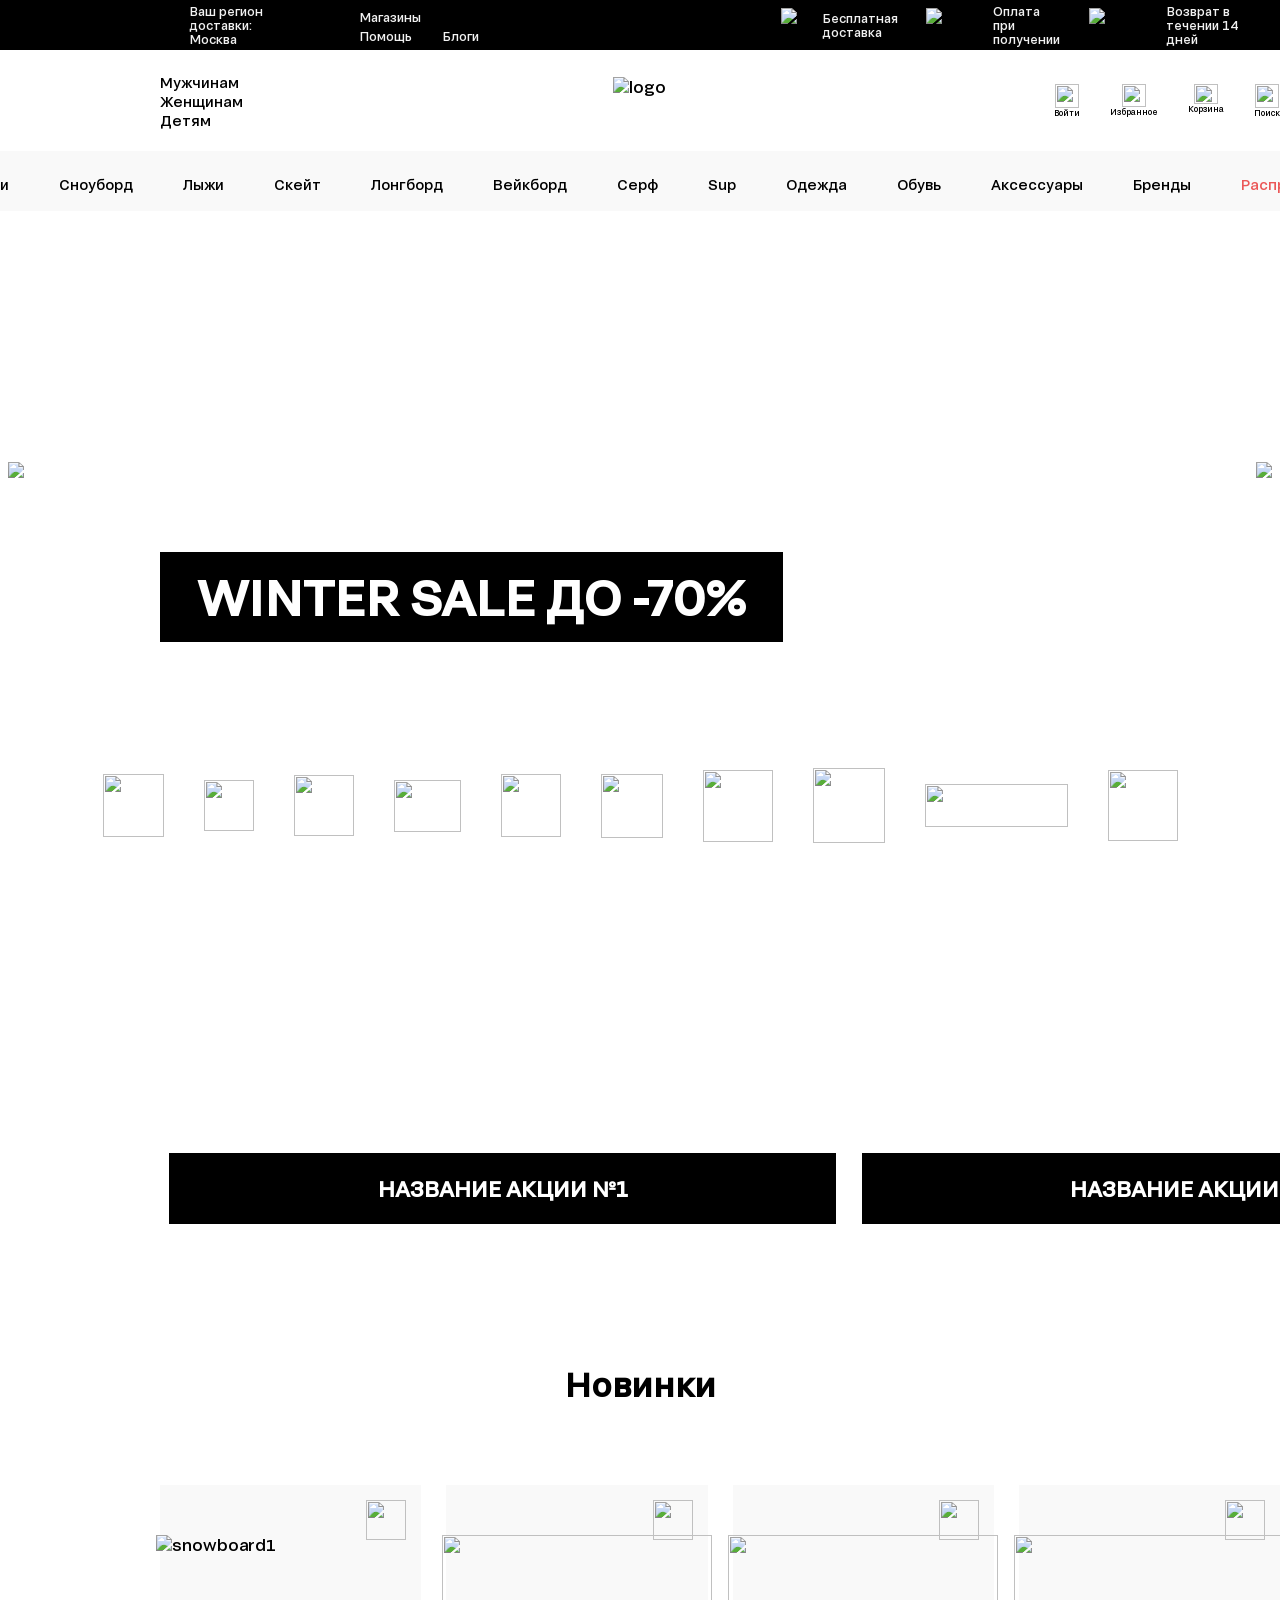
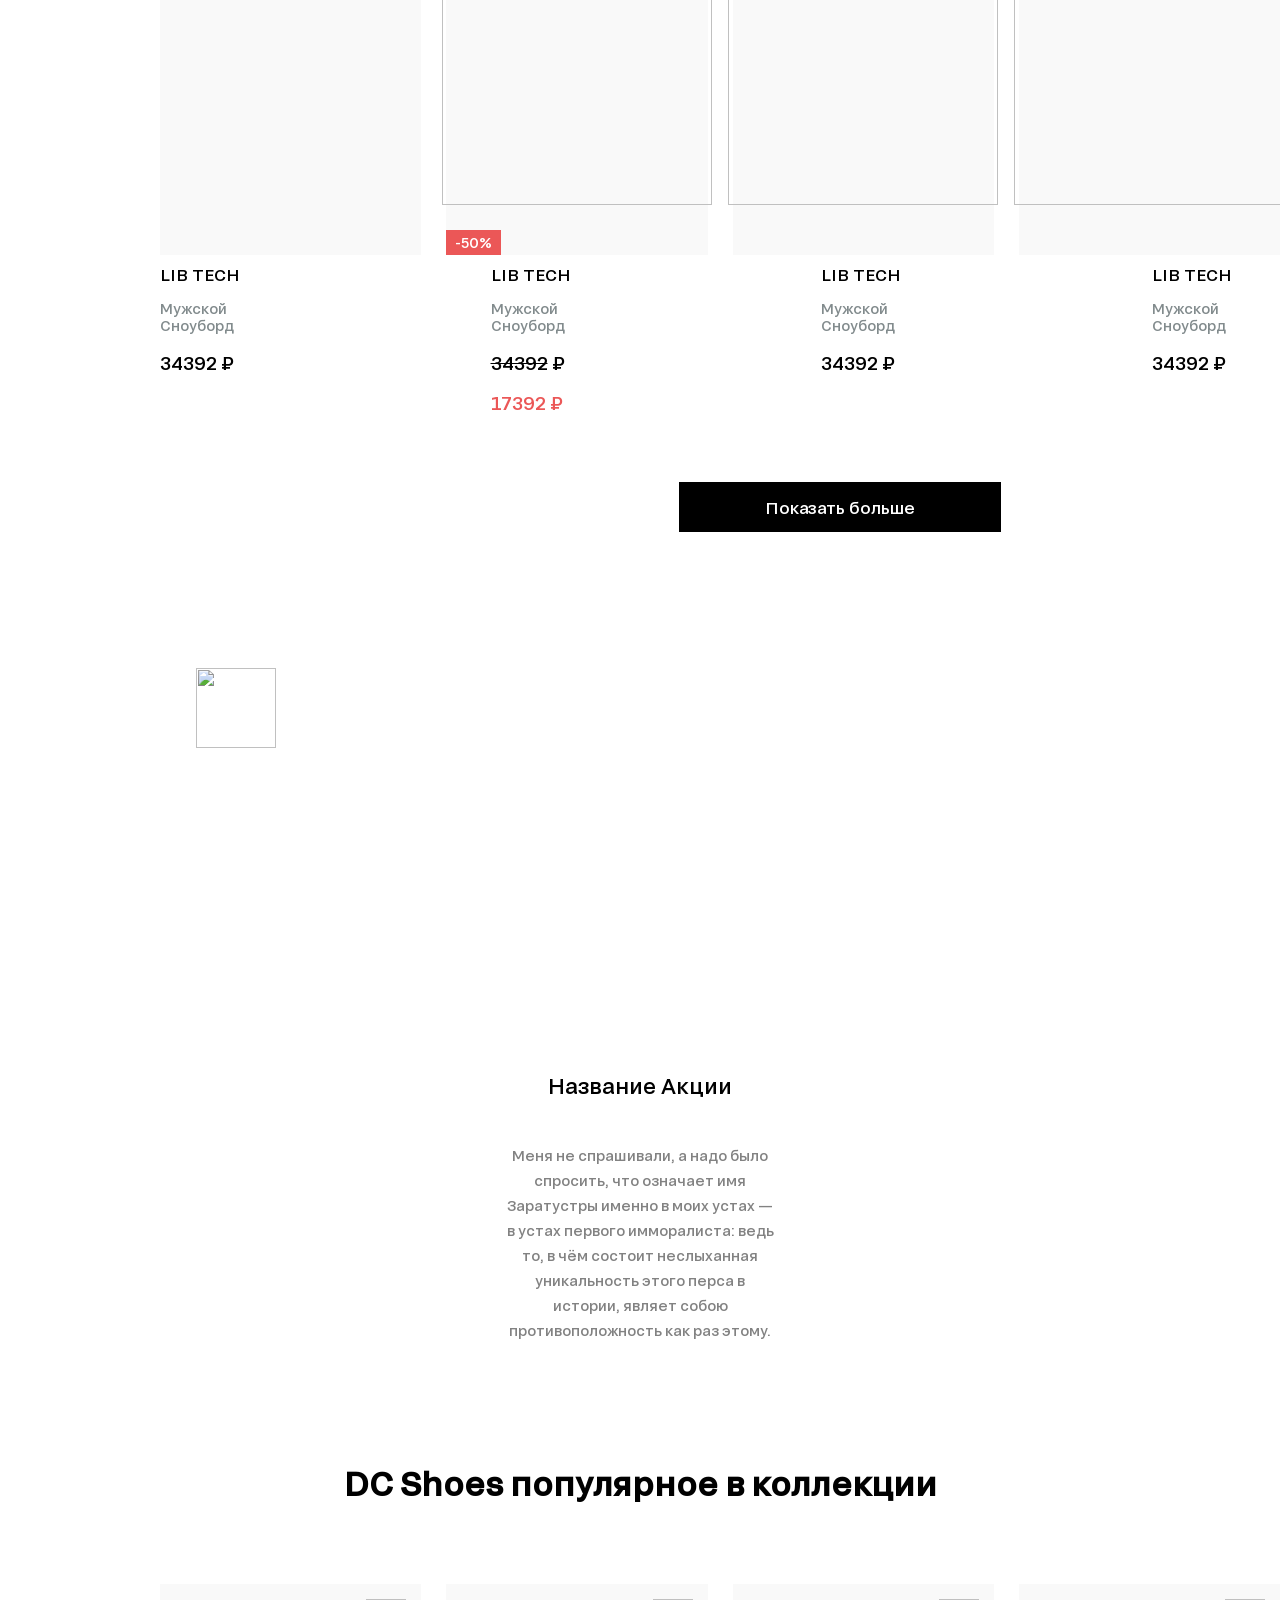
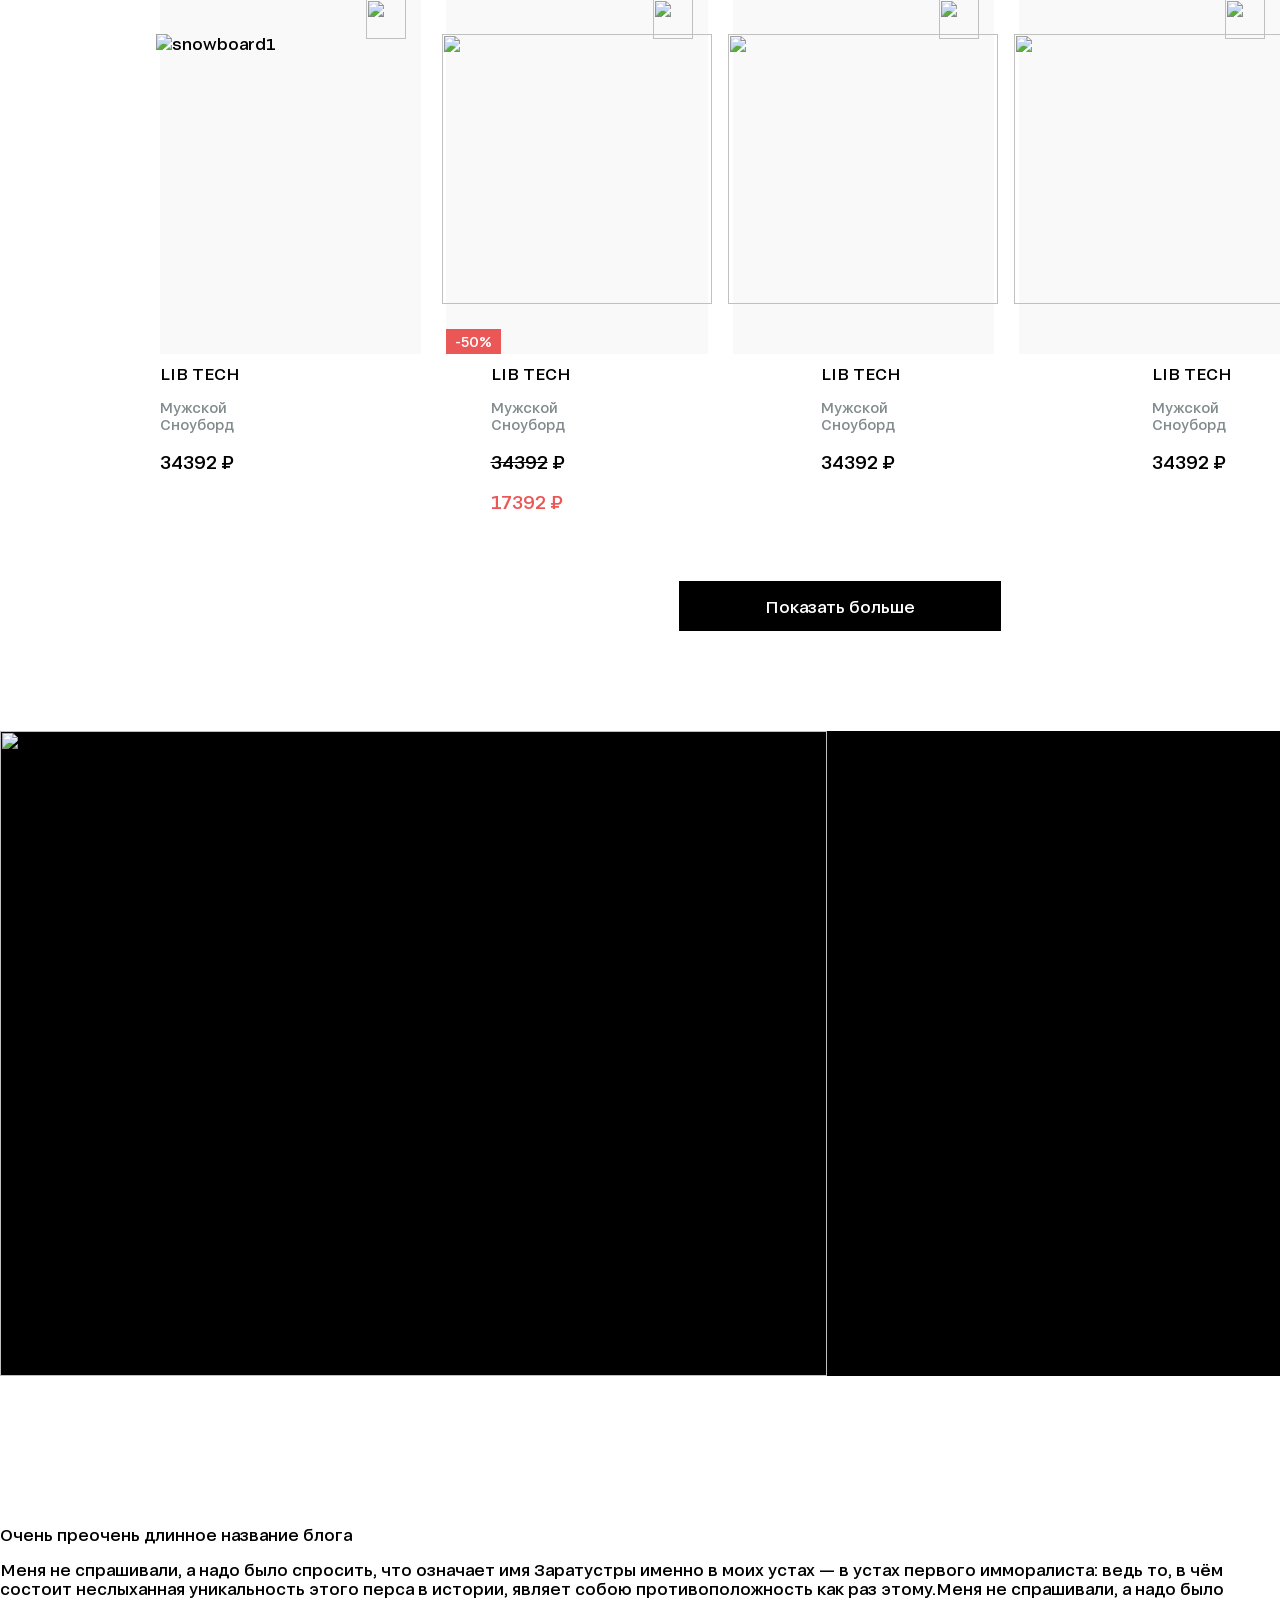
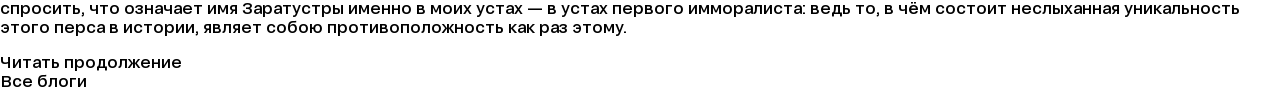
==== index.html @ 3e4c932b "images" ====
<!DOCTYPE html>
<html lang="en">
<head>
    <meta charset="UTF-8">
    <meta name="viewport" content="width=device-width, initial-scale=1.0">
    <title>BoardRiders</title>
    <link rel="stylesheet" href="style.css">

</head>
<div>
    <div class="Rectangle1">
        <div class="location">
            <img src="images/Vector.svg" height="20px" width="14px">
        </div>
        <div class="text">
            <p class="text-item">Ваш регион доставки: Москва</p> 
            <img src="images/down.svg" class="down">
        </div>
        <div class="text2">
            <a href="#" class="text-item">Магазины</a>
            <a href="#" class="text-item">Помощь</a>
            <a href="#" class="text-item">Блоги</a>
        </div>
        <div class="warrant">
            <div class="free-del">
                <img src="images/car.svg" alt="car" class="car">
                <p class="text-item">Бесплатная доставка</p>
            </div>
            <div class="oplata">
                <img src="images/oplata.svg" alt="oplata" class="oplata">
                <p class="text-item">Оплата при получении</p>
            </div>
            <div class="vozvrat">
                <img src="images/vozvrat.svg" alt="vozvrat" class="vozvrat">
                <p class="text-item">Возврат в течении 14 дней</p>
            </div>
        </div>
    </div>
    <div class="rectangle2">
        <div class="man">
            <a href="#" class="text-item2">Мужчинам</a>
            <a href="#" class="text-item2">Женщинам</a>
            <a href="#" class="text-item2">Детям</a>
        </div>
        <div class="logo"><img src="images/logo.svg" alt="logo" ></div>
        <div class="sign">
            <div class="icon">
                <img src="images/signlogo.svg" width="24px" height="24px" class="signinlogo">
                <p class="log-text">Войти</p>
            </div>
            <div class="icon">
                <img src="images/favlogo.svg" width="24px" height="23px" class="favlogo">
                <p class="log-text">Избранное</p>
            </div>
            <div class="icon">
                <img src="images/cartlogo.svg" class="cartlogo" width="24px" height="20px">
                <p class="log-text">Корзина</p>
            </div>
            <div class="icon">
                <img src="images/searchlogo.svg" class="searchlogo" width="24px" height="24px">
                <p class="log-text">Поиск</p>
            </div>
        </div>
    </div>
    <div class="rectangle3">
        <div class="new">
            <a href="#" class="text-item3">Новинки</a>
            <a href="#" class="text-item3">Сноуборд</a>
            <a href="#" class="text-item3">Лыжи</a>
            <a href="#" class="text-item3">Скейт</a>
            <a href="#" class="text-item3">Лонгборд</a>
            <a href="#" class="text-item3">Вейкборд</a>
            <a href="#" class="text-item3">Серф</a>
            <a href="#" class="text-item3">Sup</a>
            <a href="#" class="text-item3">Одежда</a>
            <a href="#" class="text-item3">Обувь</a>
            <a href="#" class="text-item3">Аксессуары</a>
            <a href="#" class="text-item3">Бренды</a>
            <a href="#" class="item3">Распродажа</a>
        </div>
    </div>
    <div class="banner">
        <div class="sale">
            <p class="sale-text">WINTER SALE ДО -70%</p>
        </div>
    </div>
    <div class="buttons1">
        <div class="button1">
            <img src="images/button1.svg">
        </div>
    </div>
    <div class="buttons2">
        <div class="button2">
            <img src="images/button2.svg">
       </div>
    </div>


    <div class="brands">
        <img src="images/brand1.svg" class="brand1">
        <img src="images/brand2.svg" class="brand2">
        <img src="images/brand3.svg" class="brand3">
        <img src="images/brand4.svg" class="brand4">
        <img src="images/brand5.svg" class="brand5">
        <img src="images/brand6.svg" class="brand6">
        <img src="images/brand7.svg" class="brand7">
        <img src="images/brand8.svg" class="brand8">
        <img src="images/brand9.svg" class="brand9">
        <img src="images/brand10.svg" class="brand10">
    </div>

    <div class="action">
        <div class="action1">
            <div class="n1">
                <p class="n1Text">НАЗВАНИЕ АКЦИИ №1</p>
            </div>
        </div>
        <div class="action2">
            <div class="n2">
                <p class="n1Text">НАЗВАНИЕ АКЦИИ №2</p>
            </div>
        </div>
    </div>

    <div class="news">
        <p class="new1">Новинки</p>
    </div>

    <div class="snow">
        <div class="snow1-1">
            <img src="images/snowboard1.svg" alt="snowboard1" class="snowboard1" width="270px" height="270px">
            <img src="images/star1.svg" class="star1" width="40px" height="40px">
        </div>    
         <div class="snow1-1">
            <div class="red"><p class="redtext">-50%</p></div>
            <img src="images/snowboard2.svg" class="snowboard1" width="270px" height="270px">                    
            <img src="images/star2.svg" class="star1" width="40px" height="40px">
        </div>      
        <div class="snow1-1">
            <img src="images/snowboard3.svg" class="snowboard1" width="270px" height="270px">                    
            <img src="images/star2.svg" class="star1" width="40px" height="40px">
        </div>
        <div class="snow1-1">
            <img src="images/snowboard4.png" class="snowboard1" width="270px" height="270px">                    
            <img src="images/star2.svg" class="star1" width="40px" height="40px">
        </div>
    </div>
    <div class="snow-text-class">
        <div class="snow-text">
            <p class="bigText">LIB TECH</p>
            <p class="grayText">Мужской Сноуборд</p>     
            <p class="price">34392 ₽</p>
        </div>
        <div class="snow-text">
            <p class="bigText">LIB TECH</p>
            <p class="grayText">Мужской Сноуборд</p>    
            <p class="price"><s>34392</s> ₽</p>
            <p class="price1">17392 ₽</p>
        </div>
        <div class="snow-text">
            <p class="bigText">LIB TECH</p>
            <p class="grayText">Мужской Сноуборд</p>     
            <p class="price">34392 ₽</p>
        </div>
        <div class="snow-text">
            <p class="bigText">LIB TECH</p>
            <p class="grayText">Мужской Сноуборд</p>     
            <p class="price">34392 ₽</p>
        </div>
    </div>

    <div class="seeMore">
        <a href="#" class="seeText">Показать больше</a>
    </div>

    <div class="dc">
        <img src="images/dcLogo.svg" class="dcLogo"> 
    </div>

    <div class="fishTx">
        <p>Название Акции</p>
    </div>

    <div class="fishTx2">
        <p>Меня не спрашивали, а надо было спросить, что означает имя Заратустры именно в моих устах — в устах первого имморалиста: ведь то, в чём состоит неслыханная уникальность этого перса в истории, являет собою противоположность как раз этому. </p>
    </div>

    <div class="dcShoes">
        <p>DC Shoes популярное в коллекции</p>
    </div>

    <div class="snow">
        <div class="snow1-1">
            <img src="images/snowboard2.svg" alt="snowboard1" class="snowboard1" width="270px" height="270px">
            <img src="images/star2.svg" class="star1" width="40px" height="40px">
        </div>    
         <div class="snow1-1">
            <div class="red"><p class="redtext">-50%</p></div>
            <img src="images/dcShoes.svg" class="snowboard1" width="270px" height="270px">                    
            <img src="images/star2.svg" class="star1" width="40px" height="40px">
        </div>      
        <div class="snow1-1">
            <img src="images/snowboard3.svg" class="snowboard1" width="270px" height="270px">                    
            <img src="images/star2.svg" class="star1" width="40px" height="40px">
        </div>
        <div class="snow1-1">
            <img src="images/snowboard4.png" class="snowboard1" width="270px" height="270px">                    
            <img src="images/star2.svg" class="star1" width="40px" height="40px">
        </div>
    </div>
    <div class="snow-text-class">
        <div class="snow-text">
            <p class="bigText">LIB TECH</p>
            <p class="grayText">Мужской Сноуборд</p>     
            <p class="price">34392 ₽</p>
        </div>
        <div class="snow-text">
            <p class="bigText">LIB TECH</p>
            <p class="grayText">Мужской Сноуборд</p>    
            <p class="price"><s>34392</s> ₽</p>
            <p class="price1">17392 ₽</p>
        </div>
        <div class="snow-text">
            <p class="bigText">LIB TECH</p>
            <p class="grayText">Мужской Сноуборд</p>     
            <p class="price">34392 ₽</p>
        </div>
        <div class="snow-text">
            <p class="bigText">LIB TECH</p>
            <p class="grayText">Мужской Сноуборд</p>     
            <p class="price">34392 ₽</p>
        </div>
    </div>

    <div class="seeMore">
        <a href="#" class="seeText">Показать больше</a>
    </div>

    <div class="kurtka">
        <div class="kurtka1">
            <img src="images/kurtka.svg" width="827" height="645px">
        </div>
            <p class="blogs">Блоги</p>
            <div class="long"><p class="long">Очень преочень длинное название блога</p></div>
            <div class="fishTx3"><p class="fishTx3">Меня не спрашивали, а надо было спросить, что означает имя Заратустры именно в моих устах — в устах первого имморалиста: ведь то, в чём состоит неслыханная уникальность этого перса в истории, являет собою противоположность как раз этому.Меня не спрашивали, а надо было спросить, что означает имя Заратустры именно в моих устах — в устах первого имморалиста: ведь то, в чём состоит неслыханная уникальность этого перса в истории, являет собою противоположность как раз этому.  </p></div>
            <div class="next"><a>Читать продолжение</a></div>
            <div class="allBlogs"><a>Все блоги</a></div>
    </div>

</body>
</html>
---- style.css ----
@font-face {
    font-family: Grtsk peta;
    src: url(GrtskPeta-Medium.ttf);
    font-weight: normal;
    font-style: normal;
}



body{
    margin: 0;
    font-family: Grtsk peta;
}



.Rectangle1{
    width: 100%;
    height: 50px;
    background-color: black;
    background-size: cover;
    display: flex;
    align-items: center;
    
}

.location{
    margin-top: 15px;
    margin-left: 160px;
    margin-bottom: 15px;
    margin-right: 15px;
   
}

.text-item{
    color: #F2F2F2;
    font-weight: 500;
    font-size: 12px;
    margin-right: 26px;
    text-decoration: none;

}

.text{
    align-items: center;
    display: flex;
    
}
.down{
    width: 10px;
    height: 6px;
    margin-right: 35px;
}

.warrant{
    display: flex;
    margin-left: 267px;
}

.free-del{
    display: flex;
    align-items: center;
    gap: 15px;
    
}
.oplata{
    display: flex;
    align-items: center;
    gap: 15px;   
}
.vozvrat{
    display: flex;
    align-items: center;
    gap: 15px;
}


.rectangle2{
    display: flex;
    align-items: center;

}
.text-item2{
    color: black;
    font-weight: 500;
    font-size: 14px;
    margin-right: 25px;
    text-decoration: none;
    
}
.man{
    margin-left: 160px;
    margin-top: 22px;

}
.logo{
   margin-left: 305px; 
   margin-top: 25px;
   width: 242px; 
   height: 50px;

}

.sign{
    display: flex;
    gap: 30px;
    margin-left: 320px;
    margin-top: 22px;
}
.icon{
    display: flex;
    flex-direction: column;
    align-items: center;
}
.log-text{
    font-weight: 500;
    font-size: 8px;
    margin: 0;
}
.rectangle3{
    background-color: #F9F9F9;
    width: 100%;
    height: 60px;
    margin-top: 22px;
    justify-content: center;
    align-items: center;

}

.text-item3{
    font-size: 14px;
    font-weight: 500;
    text-decoration: none;
    color: black;
    padding: 25px;
}
.item3{
    font-size: 14px;
    font-weight: 500;
    text-decoration: none;
    color: #EB5757;
    padding: 25px;
}

.new{
    align-items: center;
    display: flex;
    justify-content: center;
    
}


.banner{
    margin-top: 25px;
    background-image: url(images/banner.svg);
    height: 482px;
    width: 1360px;
    align-items: center;
    justify-content: center;
    display: flex;
    margin-left: 160px;

}

.sale{
    background-color: black;
    width: 623px;
    height: 90px;
    justify-content: center;
    align-items: center;
    display: flex;
    margin-top: 316px;
    margin-bottom: 76px;
    margin-right: 737px;
}

.sale-text{
    font-size: 48px;
    font-weight: 700;
    color: white;
    
}

.buttons1{
    position: absolute;
    top: 421px;
    left: 0;
}

.buttons2{
    position: absolute;
    top: 421px;
    right: 0;
}

.button1{
    width: 32px;
    height: 98px;
    justify-content: center;
    align-items: center;
    display: flex;
    
}
.button2{

    width: 32px;
    height: 98px;
    justify-content: center;
    align-items: center;
    display: flex;
    
}

.brands{
    display: flex;
    justify-content: center;
    align-items: center;
    margin-top: 50px;
    gap: 40px;
    
    
}
.brand1{
    width: 61px;
    height: 63px;
}
.brand2{
    width: 50px;
    height: 51px;
}
.brand3{
    width: 60px;
    height: 61px;
}
.brand4{
    width: 67px;
    height: 52px;
    
}
.brand5{
    width: 60px;
    height: 63px;
   
}
.brand6{
    width: 62px;
    height: 64px;
    
}
.brand7{
    width: 70px;
    height: 72px;
   
}
.brand8{
    width: 72px;
    height: 75px;
   
}
.brand9{
    width: 143px;
    height: 43px;
   
}
.brand10{
    width: 70px;
    height: 71px;
   
}


.action{
    display: flex;
    align-items: center;
    gap: 26px;

}


.action1{
    background-image: url(images/sale1.svg);
    background-repeat: no-repeat;
    height: 340px;
    width: 667px;
    margin-left: 169px;
    margin-top: 50px;
}

.action2{
    background-image: url(images/sale2.svg);
    background-repeat: no-repeat;
    height: 340px;
    width: 667px;
    margin-top: 50px;
}

.n2{
    background-color: black;
    width: 667px;
    height: 71px;
    display: flex;
    justify-content: center;
    align-items: center;
    position: relative;
    top: 260px;
}


.n1{
    background-color: black;
    width: 667px;
    height: 71px;
    display: flex;
    justify-content: center;
    align-items: center;
    position: relative;
    top: 260px;

}

.n1Text{
    font-weight: 700;
    font-size: 21px;
    color: white;
}

.news{
    display: flex;
    justify-content: center;
    align-items: center;
    margin-top: 100px;

}

.new1{
    font-weight: 700;
    font-size: 32px;
    color: black;    
}


.snow{
    display: flex;
    align-items: center;
    gap: 25px;
    margin-left: 160px;
    }


.snow1-1{
    background-color: #F9F9F9;
    width: 320px;
    height: 370px;
    display: flex;
    position: relative;
    justify-content: center;
    align-items: center;
    margin-top: 50px;
}
.red{
   background-color: #EB5757;
    width: 55px;
    height: 25px;
    margin-top: auto;
    margin-right: auto;
    display: flex;
    align-items: center;
    justify-content: center;
}
.redtext{
    font-weight: 500;
    font-size: 14px;
    color: white;
}


.snowboard1{
    position: absolute;
    
}
.star1{
    position: absolute;
    top: 15px;
    right: 15px;

}

.snow-text{
    margin-left: 160px;
}

.snow-text-class{
    display: flex;
    gap: 42px;
    
}


.bigText{
    font-weight: 500;
    font-size: 16px;
    margin-top: 10px;
}

.grayText{
    
    font-weight: 500;
    color: #828B8D;
    font-size: 14px;
    margin-top: 5px;
}

.price{
    font-weight: 500;
    font-size: 18px;
}

.price1{
    font-weight: 500;
    font-size: 18px;
    color: #EB5757;
    margin-top: 5px;

}


.snow1-2{
    background-color: #F9F9F9;
    width: 320px;
    height: 370px;
    display: flex;
    position: relative;
    justify-content: center;
    align-items: center;
    margin-left: 160px;
    margin-top: 50px;
    
}

.seeMore{
    display: flex;
    justify-content: center;
    align-items: center;
    background-color: black;
    width: 322px;
    height: 50px;
    margin-left: 679px;
    margin-top: 50px;
}

.seeText{
    font-weight: 500;
    font-size: 16px;
    color: white;
    text-decoration: none;
}


.dc{
    background-image: url(images/dc1.svg);
    width: 1360px;
    height: 395px;
    background-repeat: no-repeat;
    display: flex;
    justify-content: center;
    align-items: center;
    margin-left: 160px;
    margin-top: 100px;

}

.dcLogo{
    width: 80px;
    height: 80px;
    margin-bottom: auto;
    margin-right: auto;
    margin-left: 36px;
    margin-top: 36px;
}

.fishTx{
    font-weight: 500;
    font-size: 21px;
    display: flex;
    justify-content: center;
    margin-top: 25px;
}

.fishTx2{
    font-weight: 500;
    font-size: 14px;
    color: #828282;
    display: flex;
    justify-content: center;
    text-align: center;
    margin-left: 506px;
    margin-right: 506px;
    margin-top: 10px;
    line-height: 25px;
}

.dcShoes{
    font-weight: 700;
    font-size: 32px;
    display: flex;
    justify-content: center;
    margin-top: 75px;
}

.kurtka{
    width: 100%;
    height: 645px;
    background-color: black;
    margin-top: 100px;
    background-repeat: no-repeat;
}

.blogs{
    font-weight: 500;
    font-size: 21px;
    color: white;
    margin-top: 100px;
}
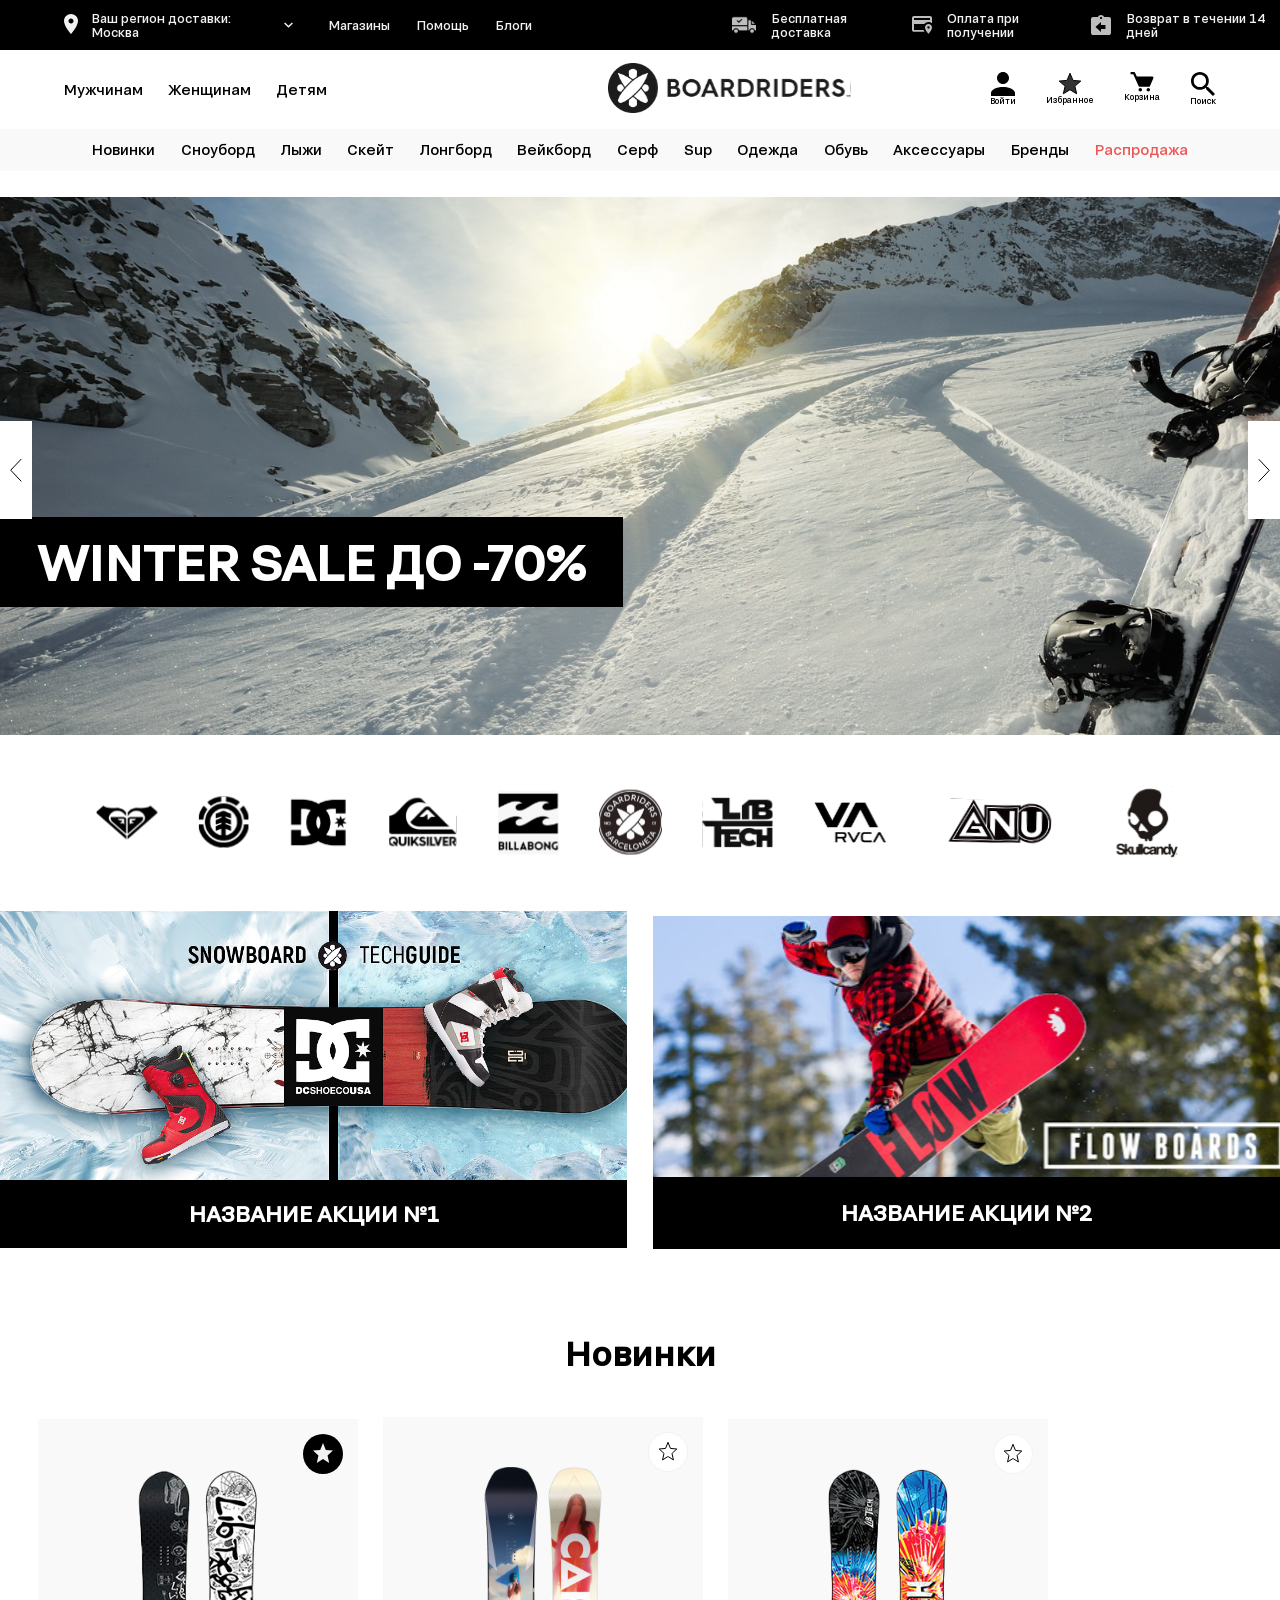
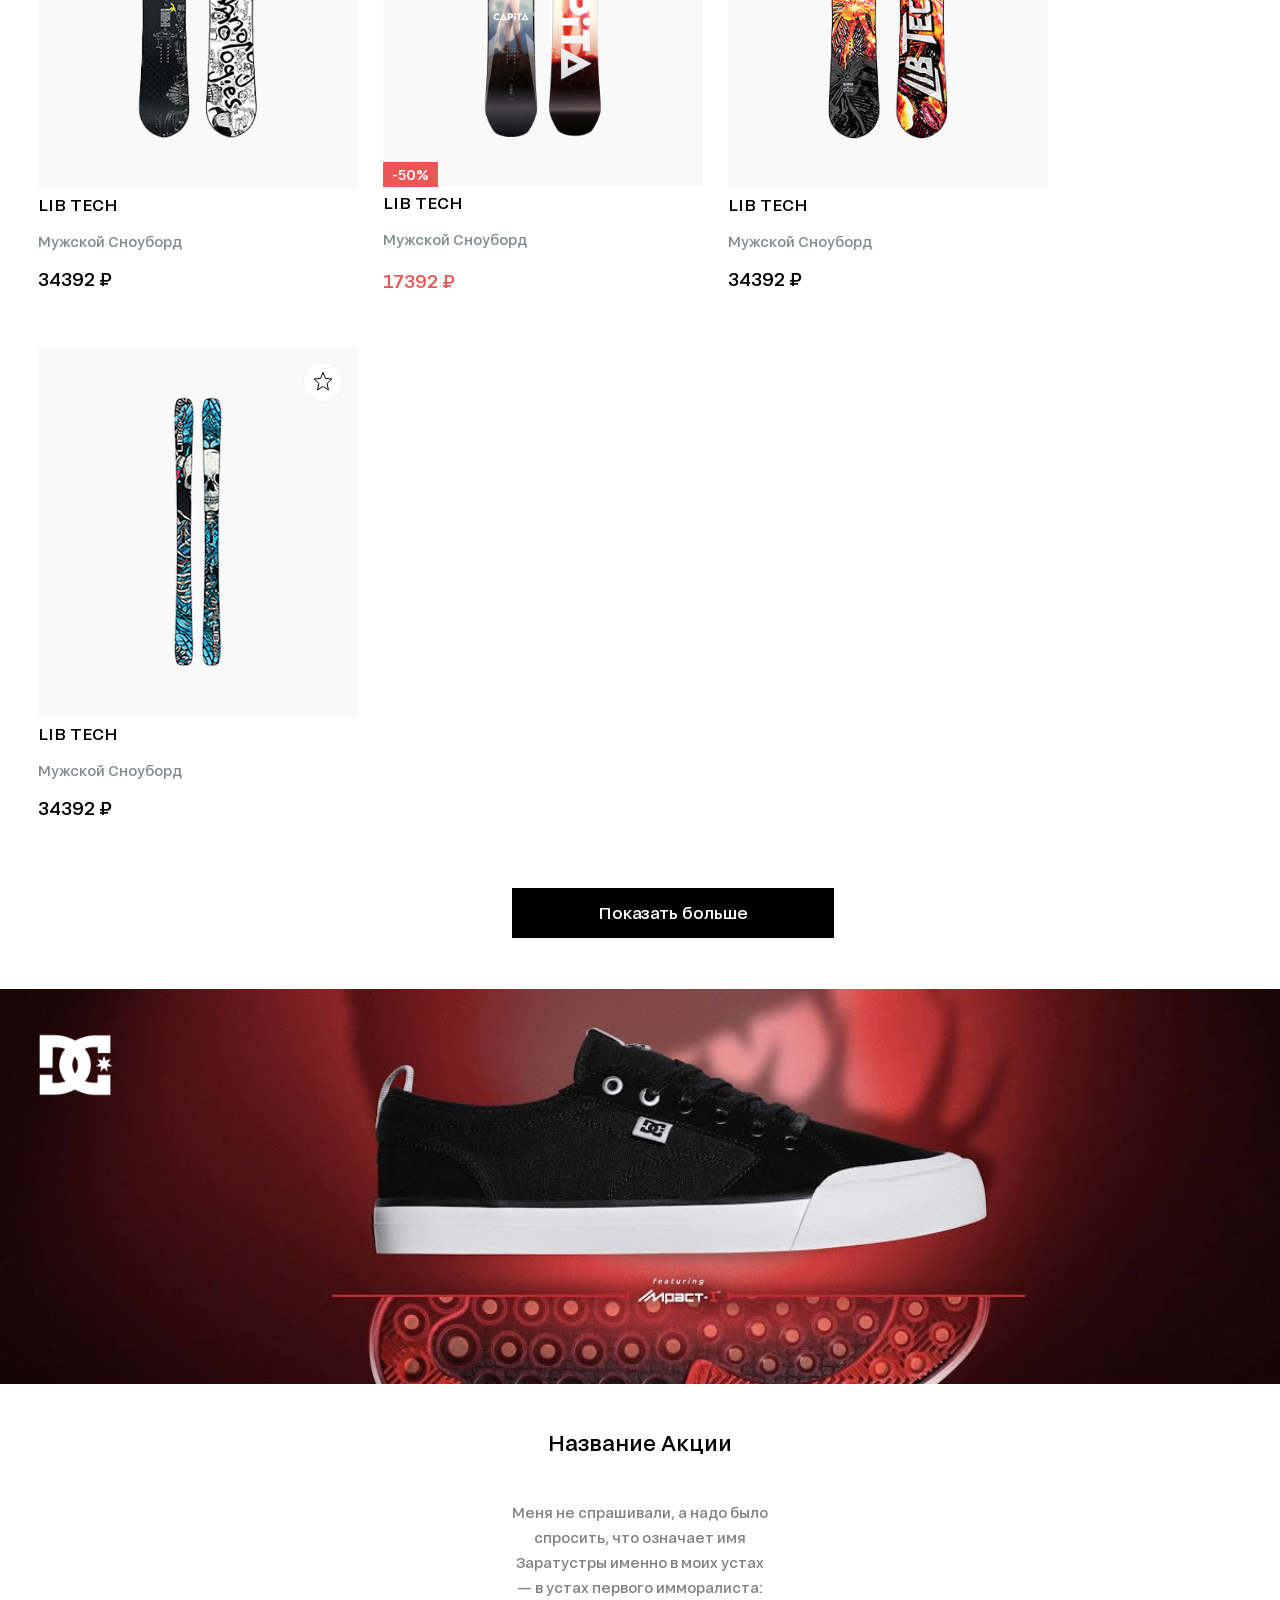
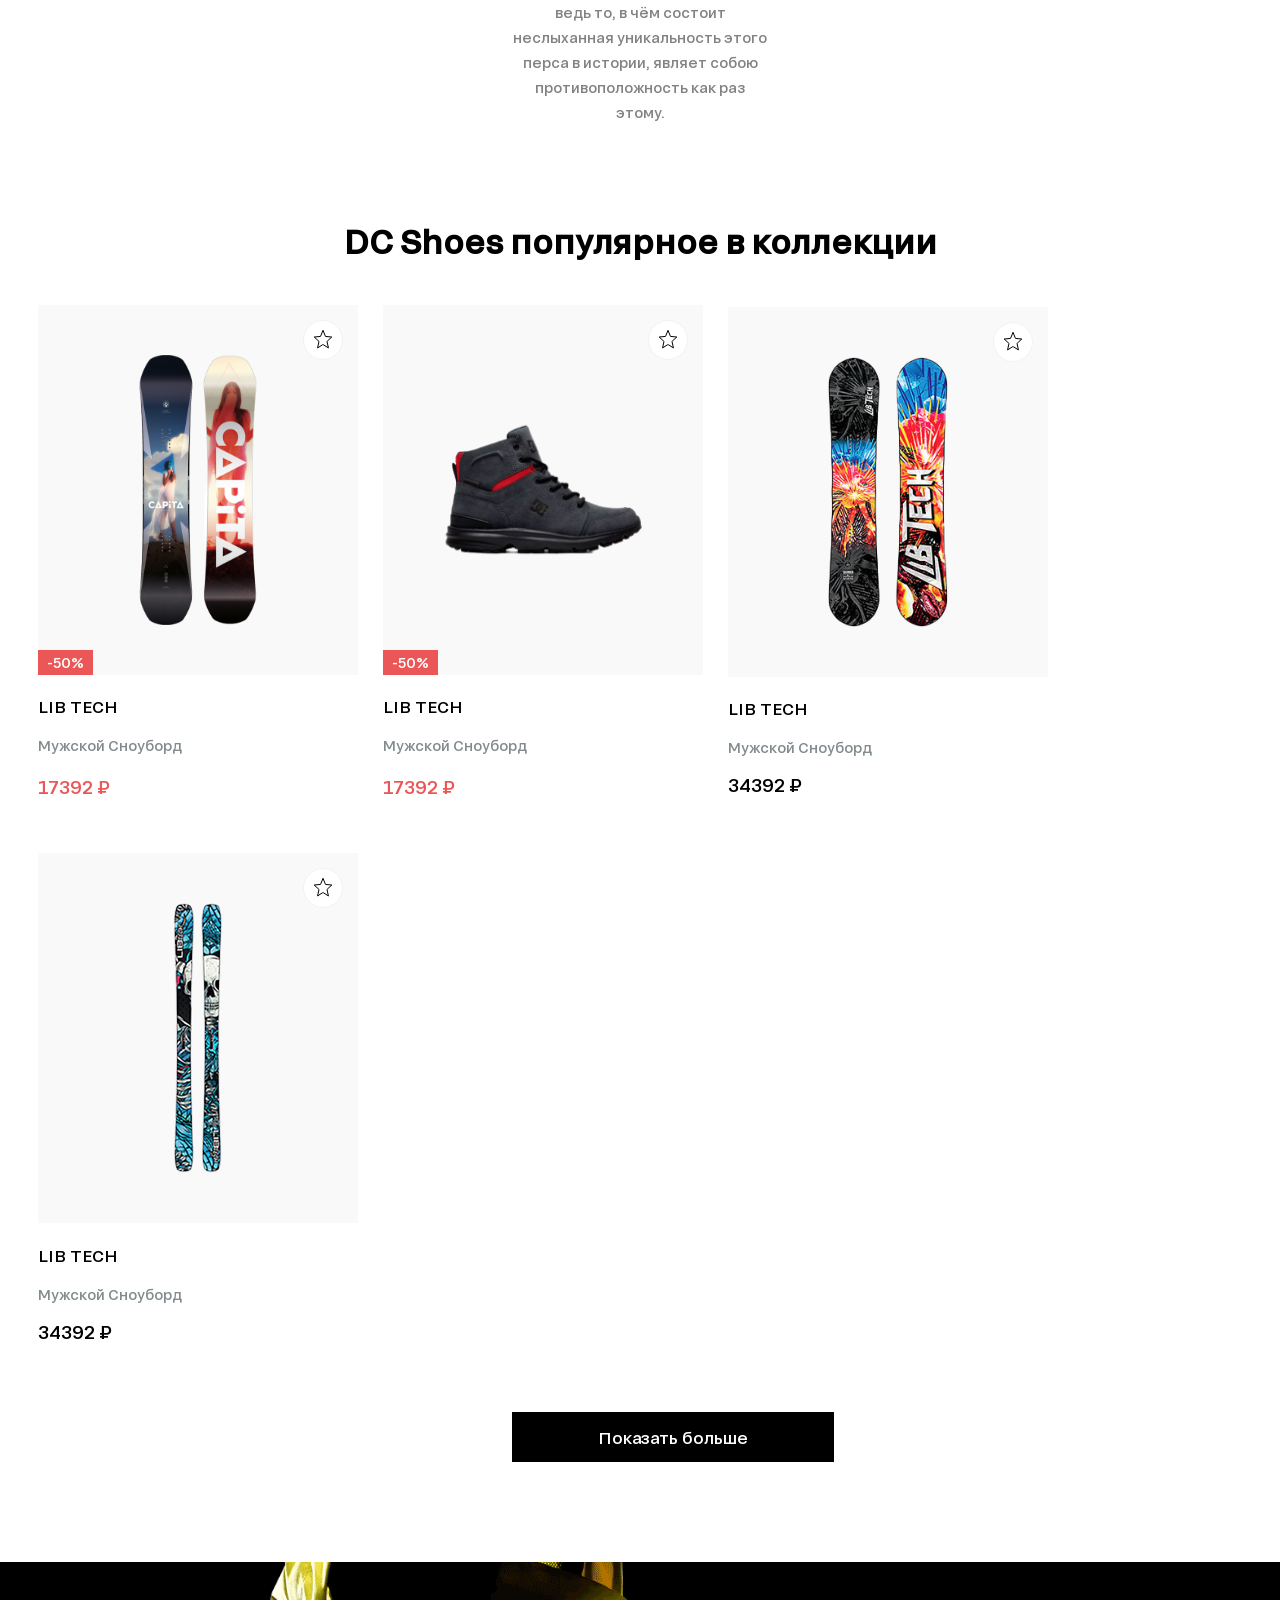
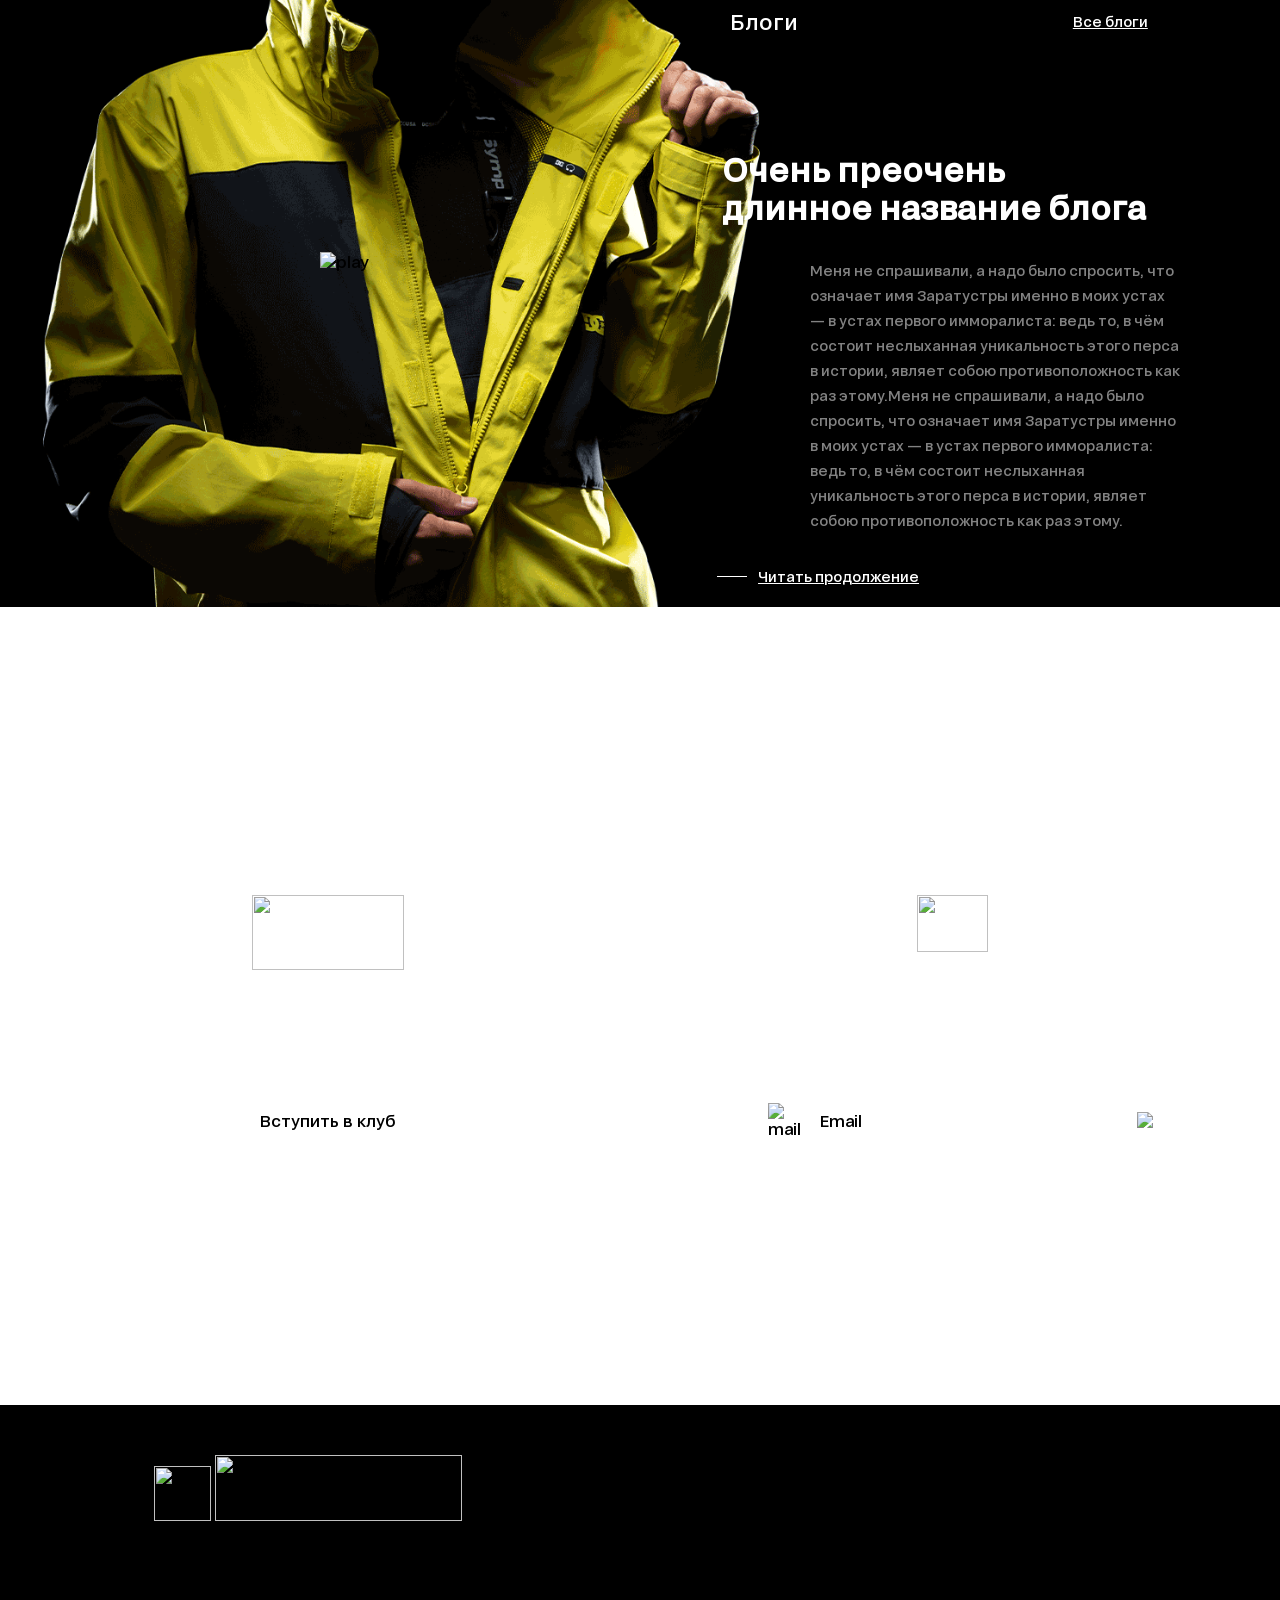
==== commit cbe02448: "git push -u origin main" ====
--- a/index.html
+++ b/index.html
@@ -127,45 +127,50 @@
     </div>
 
     <div class="snow">
-        <div class="snow1-1">
-            <img src="images/snowboard1.svg" alt="snowboard1" class="snowboard1" width="270px" height="270px">
-            <img src="images/star1.svg" class="star1" width="40px" height="40px">
-        </div>    
-         <div class="snow1-1">
-            <div class="red"><p class="redtext">-50%</p></div>
-            <img src="images/snowboard2.svg" class="snowboard1" width="270px" height="270px">                    
-            <img src="images/star2.svg" class="star1" width="40px" height="40px">
-        </div>      
-        <div class="snow1-1">
-            <img src="images/snowboard3.svg" class="snowboard1" width="270px" height="270px">                    
-            <img src="images/star2.svg" class="star1" width="40px" height="40px">
-        </div>
-        <div class="snow1-1">
-            <img src="images/snowboard4.png" class="snowboard1" width="270px" height="270px">                    
-            <img src="images/star2.svg" class="star1" width="40px" height="40px">
-        </div>
-    </div>
-    <div class="snow-text-class">
-        <div class="snow-text">
-            <p class="bigText">LIB TECH</p>
-            <p class="grayText">Мужской Сноуборд</p>     
-            <p class="price">34392 ₽</p>
-        </div>
-        <div class="snow-text">
-            <p class="bigText">LIB TECH</p>
-            <p class="grayText">Мужской Сноуборд</p>    
-            <p class="price"><s>34392</s> ₽</p>
-            <p class="price1">17392 ₽</p>
-        </div>
-        <div class="snow-text">
-            <p class="bigText">LIB TECH</p>
-            <p class="grayText">Мужской Сноуборд</p>     
-            <p class="price">34392 ₽</p>
-        </div>
-        <div class="snow-text">
-            <p class="bigText">LIB TECH</p>
-            <p class="grayText">Мужской Сноуборд</p>     
-            <p class="price">34392 ₽</p>
+        <div class="snow-item">
+            <div class="snow1-1">
+                <img src="images/snowboard1.svg" alt="snowboard1" class="snowboard1" width="270px" height="270px">
+                <img src="images/star1.svg" class="star1" width="40px" height="40px">
+            </div>
+            <div class="snow-text">
+                <a href="#" class="bigText">LIB TECH</a>
+                <p class="grayText">Мужской Сноуборд</p>     
+                <p class="price">34392 ₽</p>
+            </div>
+        </div>
+        <div class="snow-item">  
+           <div class="snow1-1">
+                <div class="red"><p class="redtext">-50%</p></div>
+                <img src="images/snowboard2.svg" class="snowboard1" width="270px" height="270px">                    
+                <img src="images/star2.svg" class="star1" width="40px" height="40px">
+            </div>
+            <div class="snow-text">
+                <a href="#" class="bigText">LIB TECH</a>
+                <p class="grayText">Мужской Сноуборд</p>    
+                <p class="price1">17392 ₽</p>
+            </div>
+        </div>
+        <div class="snow-item">
+            <div class="snow1-1">
+                <img src="images/snowboard3.svg" class="snowboard1" width="270px" height="270px">                    
+                <img src="images/star2.svg" class="star1" width="40px" height="40px">
+            </div>
+            <div class="snow-text">
+                <a href="#" class="bigText">LIB TECH</a>
+                <p class="grayText">Мужской Сноуборд</p>     
+                <p class="price">34392 ₽</p>
+            </div>
+        </div>
+        <div class="snow-item">
+            <div class="snow1-1">
+                <img src="images/snowboard4.png" class="snowboard1" width="270px" height="270px">                    
+                <img src="images/star2.svg" class="star1" width="40px" height="40px">
+            </div>
+            <div class="snow-text">
+                <a href="#" class="bigText">LIB TECH</a>
+                <p class="grayText">Мужской Сноуборд</p>     
+                <p class="price">34392 ₽</p>
+            </div>
         </div>
     </div>
 
@@ -190,45 +195,51 @@
     </div>
 
     <div class="snow">
-        <div class="snow1-1">
-            <img src="images/snowboard2.svg" alt="snowboard1" class="snowboard1" width="270px" height="270px">
-            <img src="images/star2.svg" class="star1" width="40px" height="40px">
-        </div>    
-         <div class="snow1-1">
-            <div class="red"><p class="redtext">-50%</p></div>
-            <img src="images/dcShoes.svg" class="snowboard1" width="270px" height="270px">                    
-            <img src="images/star2.svg" class="star1" width="40px" height="40px">
-        </div>      
-        <div class="snow1-1">
-            <img src="images/snowboard3.svg" class="snowboard1" width="270px" height="270px">                    
-            <img src="images/star2.svg" class="star1" width="40px" height="40px">
-        </div>
-        <div class="snow1-1">
-            <img src="images/snowboard4.png" class="snowboard1" width="270px" height="270px">                    
-            <img src="images/star2.svg" class="star1" width="40px" height="40px">
-        </div>
-    </div>
-    <div class="snow-text-class">
-        <div class="snow-text">
-            <p class="bigText">LIB TECH</p>
-            <p class="grayText">Мужской Сноуборд</p>     
-            <p class="price">34392 ₽</p>
-        </div>
-        <div class="snow-text">
-            <p class="bigText">LIB TECH</p>
-            <p class="grayText">Мужской Сноуборд</p>    
-            <p class="price"><s>34392</s> ₽</p>
-            <p class="price1">17392 ₽</p>
-        </div>
-        <div class="snow-text">
-            <p class="bigText">LIB TECH</p>
-            <p class="grayText">Мужской Сноуборд</p>     
-            <p class="price">34392 ₽</p>
-        </div>
-        <div class="snow-text">
-            <p class="bigText">LIB TECH</p>
-            <p class="grayText">Мужской Сноуборд</p>     
-            <p class="price">34392 ₽</p>
+        <div class="snow-item">
+            <div class="snow1-1">
+                <div class="red"><p class="redtext">-50%</p></div>
+                <img src="images/snowboard2.svg" alt="snowboard1" class="snowboard1" width="270px" height="270px">
+                <img src="images/star2.svg" class="star1" width="40px" height="40px">
+            </div>
+            <div class="snow-text">
+                <p class="bigText">LIB TECH</p>
+                <p class="grayText">Мужской Сноуборд</p>     
+                <p class="price1">17392 ₽</p>
+            </div>
+        </div>
+        <div class="snow-item">  
+           <div class="snow1-1">
+                <div class="red"><p class="redtext">-50%</p></div>
+                <img src="images/dcShoes.svg" class="snowboard1" width="270px" height="270px">                    
+                <img src="images/star2.svg" class="star1" width="40px" height="40px">
+            </div>
+            <div class="snow-text">
+                <p class="bigText">LIB TECH</p>
+                <p class="grayText">Мужской Сноуборд</p>            
+                <p class="price1">17392 ₽</p>
+            </div>
+        </div>
+        <div class="snow-item">
+            <div class="snow1-1">
+                <img src="images/snowboard3.svg" class="snowboard1" width="270px" height="270px">                    
+                <img src="images/star2.svg" class="star1" width="40px" height="40px">
+            </div>
+            <div class="snow-text">
+                <p class="bigText">LIB TECH</p>
+                <p class="grayText">Мужской Сноуборд</p>     
+                <p class="price">34392 ₽</p>
+            </div>
+        </div>
+        <div class="snow-item">
+            <div class="snow1-1">
+                <img src="images/snowboard4.png" class="snowboard1" width="270px" height="270px">                    
+                <img src="images/star2.svg" class="star1" width="40px" height="40px">
+            </div>
+            <div class="snow-text">
+                <p class="bigText">LIB TECH</p>
+                <p class="grayText">Мужской Сноуборд</p>     
+                <p class="price">34392 ₽</p>
+            </div>
         </div>
     </div>
 
@@ -237,15 +248,56 @@
     </div>
 
     <div class="kurtka">
-        <div class="kurtka1">
-            <img src="images/kurtka.svg" width="827" height="645px">
-        </div>
-            <p class="blogs">Блоги</p>
-            <div class="long"><p class="long">Очень преочень длинное название блога</p></div>
-            <div class="fishTx3"><p class="fishTx3">Меня не спрашивали, а надо было спросить, что означает имя Заратустры именно в моих устах — в устах первого имморалиста: ведь то, в чём состоит неслыханная уникальность этого перса в истории, являет собою противоположность как раз этому.Меня не спрашивали, а надо было спросить, что означает имя Заратустры именно в моих устах — в устах первого имморалиста: ведь то, в чём состоит неслыханная уникальность этого перса в истории, являет собою противоположность как раз этому.  </p></div>
-            <div class="next"><a>Читать продолжение</a></div>
-            <div class="allBlogs"><a>Все блоги</a></div>
-    </div>
+        <div class="kurtka1"></div>
+        <div class="blogs">
+            <p class="blogsText">Блоги</p>
+            <a class="All-blogs" href="#">Все блоги</a>
+        </div>
+        <div class="long"><p class="long">Очень преочень<br>длинное название блога</p></div>
+        <div class="fishTx3"><p class="fishTx3">Меня не спрашивали, а надо было спросить, что означает имя Заратустры именно в моих устах — в устах первого имморалиста: ведь то, в чём состоит неслыханная уникальность этого перса в истории, являет собою противоположность как раз этому.Меня не спрашивали, а надо было спросить, что означает имя Заратустры именно в моих устах — в устах первого имморалиста: ведь то, в чём состоит неслыханная уникальность этого перса в истории, являет собою противоположность как раз этому.  </p></div>
+        <div class="next">
+            <p class="hr">-</p>
+            <a href="#" class="nextText">Читать продолжение</a>
+        </div> 
+        <div class="play-button">
+            <img src="images/playButton.svg" alt="play">
+        </div>
+    </div>
+
+    <div class="programm">
+        <div class="programm1">
+                <img src="images/logoWhite.svg" width="152px" height="75px" class="logoWhite">
+                <p class="programm-text">Программа лояльности</p>
+                <p class="point">Зарабатывайте баллы и получайте преимущества</p>
+                <div class="club">
+                    <p>Вступить в клуб</p>
+                </div>
+        </div>
+        <div class="programm2">
+            <img src="images/mailWhite.svg" width="71px" height="57px" class="mailWhite">
+            <p class="programm-text">Скидка -10%</p>
+            <p class="point">За подписку на наши новости</p> 
+            <div class="mail">
+                <div class="mailBlack">
+                    <img src="images/mailBlack.svg" alt="mail">
+                    <p>Email</p>
+                </div>
+                <img src="images/tg.svg" class="tg">
+            </div>   
+        </div>
+    </div>
+
+
+    <div class="footer">
+        <div class="footer-section1">
+            <div class="oval-logo">
+                <img src="images/logo-oval.svg" width="57px" height="55px">
+                <img src="images/logo-text.svg" width="247px" height="66px">
+            </div>
+        </div>
+    </div>
+
+
 
 </body>
 </html>
--- a/style.css
+++ b/style.css
@@ -18,17 +18,18 @@
     width: 100%;
     height: 50px;
     background-color: black;
-    background-size: cover;
-    display: flex;
-    align-items: center;
+    background-size: 100%;
+    display: flex;
+    align-items: center;
+
     
 }
 
 .location{
-    margin-top: 15px;
-    margin-left: 160px;
-    margin-bottom: 15px;
-    margin-right: 15px;
+    padding-top: auto;
+    padding-left: 5%;
+    padding-bottom: auto;
+    padding-right: 1%;
    
 }
 
@@ -36,16 +37,25 @@
     color: #F2F2F2;
     font-weight: 500;
     font-size: 12px;
-    margin-right: 26px;
-    text-decoration: none;
+    text-decoration: none;  
 
 }
 
 .text{
     align-items: center;
     display: flex;
-    
-}
+    gap: 26px;
+    
+}
+
+.text2{
+    display: flex;
+    align-items: center;
+    gap: 26px;
+
+}
+
+
 .down{
     width: 10px;
     height: 6px;
@@ -54,7 +64,10 @@
 
 .warrant{
     display: flex;
-    margin-left: 267px;
+    align-items: center;
+    padding-left: 200px;
+    gap: 20px;
+
 }
 
 .free-del{
@@ -89,23 +102,26 @@
     
 }
 .man{
-    margin-left: 160px;
-    margin-top: 22px;
+    display: flex;
+    align-items: center;
+    margin-left: 5%;
+    margin-top: 1%;
 
 }
 .logo{
-   margin-left: 305px; 
-   margin-top: 25px;
-   width: 242px; 
-   height: 50px;
+   margin-left: 20%; 
+   margin-top: 1%;
+   width: auto; 
+   height: auto;
 
 }
 
 .sign{
     display: flex;
     gap: 30px;
-    margin-left: 320px;
-    margin-top: 22px;
+    margin-left: auto;
+    margin-top: 1%;
+    margin-right: 5%;
 }
 .icon{
     display: flex;
@@ -120,8 +136,8 @@
 .rectangle3{
     background-color: #F9F9F9;
     width: 100%;
-    height: 60px;
-    margin-top: 22px;
+    height: 5%;
+    margin-top: 1%;
     justify-content: center;
     align-items: center;
 
@@ -132,14 +148,14 @@
     font-weight: 500;
     text-decoration: none;
     color: black;
-    padding: 25px;
+    padding: 1%;
 }
 .item3{
     font-size: 14px;
     font-weight: 500;
     text-decoration: none;
     color: #EB5757;
-    padding: 25px;
+    padding: 1%;
 }
 
 .new{
@@ -151,27 +167,27 @@
 
 
 .banner{
-    margin-top: 25px;
+    margin-top: 2%;
     background-image: url(images/banner.svg);
-    height: 482px;
-    width: 1360px;
-    align-items: center;
-    justify-content: center;
-    display: flex;
-    margin-left: 160px;
+    height: auto;
+    width: 100%;
+    display: flex;
+    background-repeat: no-repeat;   
+    background-size: cover;
 
 }
 
 .sale{
     background-color: black;
+    background-size: cover;
     width: 623px;
     height: 90px;
     justify-content: center;
     align-items: center;
     display: flex;
-    margin-top: 316px;
-    margin-bottom: 76px;
-    margin-right: 737px;
+    margin-top: 25%;
+    margin-bottom: 10%;
+    margin-right: auto;
 }
 
 .sale-text{
@@ -199,15 +215,16 @@
     justify-content: center;
     align-items: center;
     display: flex;
+    background-color: white;
     
 }
 .button2{
-
     width: 32px;
     height: 98px;
     justify-content: center;
     align-items: center;
     display: flex;
+    background-color: white;
     
 }
 
@@ -219,52 +236,53 @@
     gap: 40px;
     
     
+    
 }
 .brand1{
-    width: 61px;
-    height: 63px;
+    width: auto;
+    height: auto;
 }
 .brand2{
-    width: 50px;
-    height: 51px;
+    width: auto;
+    height: auto;
 }
 .brand3{
-    width: 60px;
-    height: 61px;
+    width: auto;
+    height: auto;
 }
 .brand4{
-    width: 67px;
-    height: 52px;
+    width: auto;
+    height: auto;;
     
 }
 .brand5{
-    width: 60px;
-    height: 63px;
+    width: auto;
+    height: auto;
    
 }
 .brand6{
-    width: 62px;
-    height: 64px;
+    width: auto;
+    height: auto;
     
 }
 .brand7{
-    width: 70px;
-    height: 72px;
+    width: auto;
+    height: auto;
    
 }
 .brand8{
-    width: 72px;
-    height: 75px;
+    width: auto;
+    height: auto;
    
 }
 .brand9{
-    width: 143px;
-    height: 43px;
+    width: auto;
+    height: auto;
    
 }
 .brand10{
-    width: 70px;
-    height: 71px;
+    width: auto;
+    height: auto;
    
 }
 
@@ -273,48 +291,51 @@
     display: flex;
     align-items: center;
     gap: 26px;
-
+    justify-content: center;
+    margin-left: auto;
+    margin-top: 2%;
 }
 
 
 .action1{
     background-image: url(images/sale1.svg);
+    background-size: auto;
     background-repeat: no-repeat;
     height: 340px;
     width: 667px;
-    margin-left: 169px;
-    margin-top: 50px;
+    margin-top: 2%;
 }
 
 .action2{
     background-image: url(images/sale2.svg);
+    background-size: cover;
     background-repeat: no-repeat;
-    height: 340px;
+    height: 330px;
     width: 667px;
-    margin-top: 50px;
+    margin-top: 2%;
 }
 
 .n2{
     background-color: black;
-    width: 667px;
-    height: 71px;
+    width: 100%;
+    height: 22%;
     display: flex;
     justify-content: center;
     align-items: center;
     position: relative;
-    top: 260px;
+    top: 79%;
 }
 
 
 .n1{
     background-color: black;
-    width: 667px;
-    height: 71px;
+    width: 100%;
+    height: 20%;
     display: flex;
     justify-content: center;
     align-items: center;
     position: relative;
-    top: 260px;
+    top: 79%;
 
 }
 
@@ -328,7 +349,7 @@
     display: flex;
     justify-content: center;
     align-items: center;
-    margin-top: 100px;
+    margin-top: 4%;
 
 }
 
@@ -342,8 +363,16 @@
 .snow{
     display: flex;
     align-items: center;
+    margin-left: 3%;
     gap: 25px;
-    margin-left: 160px;
+    flex-wrap: wrap;
+    }
+
+    .snow-item {
+        display: flex;
+        flex-direction: column;
+        gap: ;
+        
     }
 
 
@@ -355,7 +384,7 @@
     position: relative;
     justify-content: center;
     align-items: center;
-    margin-top: 50px;
+    margin-top: 4%;
 }
 .red{
    background-color: #EB5757;
@@ -386,20 +415,20 @@
 }
 
 .snow-text{
-    margin-left: 160px;
-}
-
-.snow-text-class{
-    display: flex;
-    gap: 42px;
-    
-}
+    text-align: left;
+    padding-top: 2%;
+
+}
+
+
+
 
 
 .bigText{
     font-weight: 500;
     font-size: 16px;
-    margin-top: 10px;
+    text-decoration: none;
+    color: black;
 }
 
 .grayText{
@@ -407,7 +436,7 @@
     font-weight: 500;
     color: #828B8D;
     font-size: 14px;
-    margin-top: 5px;
+    padding-top: 5px;
 }
 
 .price{
@@ -419,7 +448,7 @@
     font-weight: 500;
     font-size: 18px;
     color: #EB5757;
-    margin-top: 5px;
+    padding-top: 1%;
 
 }
 
@@ -444,8 +473,8 @@
     background-color: black;
     width: 322px;
     height: 50px;
-    margin-left: 679px;
-    margin-top: 50px;
+    margin-left: 40%;
+    margin-top: 4%;
 }
 
 .seeText{
@@ -458,14 +487,15 @@
 
 .dc{
     background-image: url(images/dc1.svg);
-    width: 1360px;
+    width: 100%;
     height: 395px;
+    background-size: cover;
     background-repeat: no-repeat;
     display: flex;
     justify-content: center;
     align-items: center;
-    margin-left: 160px;
-    margin-top: 100px;
+    margin-left: 0;
+    margin-top: 4%;
 
 }
 
@@ -493,8 +523,8 @@
     display: flex;
     justify-content: center;
     text-align: center;
-    margin-left: 506px;
-    margin-right: 506px;
+    margin-left: 40%;
+    margin-right: 40%;
     margin-top: 10px;
     line-height: 25px;
 }
@@ -504,7 +534,8 @@
     font-size: 32px;
     display: flex;
     justify-content: center;
-    margin-top: 75px;
+    margin-top: 4%;
+
 }
 
 .kurtka{
@@ -513,19 +544,419 @@
     background-color: black;
     margin-top: 100px;
     background-repeat: no-repeat;
-}
-
-.blogs{
+    background-image: url(images/kurtka.svg);
+    background-size: contain;
+    position: relative;
+}
+
+
+.blogsText{
     font-weight: 500;
     font-size: 21px;
     color: white;
-    margin-top: 100px;
-}
-
-
-
-
-
-
-
-
+}
+
+.All-blogs{
+    font-weight: 500;
+    font-size: 14px;
+    color: white;
+    padding-right: 100px;
+
+}
+
+
+.blogs{
+    padding-left: 57%;
+    padding-top: 2%;
+    display: flex;
+    align-items: center;
+    gap: 50%;
+
+}
+.long{
+    color:white;
+    font-weight: 700;
+    font-size: 32px;
+    padding-left: 34%;
+    padding-top: 3%;
+    
+}
+
+.fishTx3{
+    color: #828282;
+    font-weight: 500;
+    font-size: 14px;
+    padding-left: 405px;
+    padding-right: 50px;
+    line-height: 25px;
+
+}
+
+.next{
+    display: flex;
+    align-items: center;
+    gap: 2%;
+    padding-left: 56%;
+    padding-top: 1%;
+    
+
+
+}
+
+.nextText{
+    color: white;
+    font-weight: 500;
+    font-size: 14px;
+    
+}
+
+.hr{
+    background-color: white;
+    width: 30px;
+    height: 1px;
+
+}
+
+.play-button{
+    position: absolute;
+    top: 45%;
+    left: 25%;
+
+}
+
+.programm{
+    display: flex;
+    align-items: center;
+    gap: 25px;
+    margin-top: 3%;
+    justify-content: center;
+}
+
+
+.programm1{
+    background-image: url(images/programm1.svg);
+    width: 600px;
+    height: 700px;
+    display: flex;
+    background-repeat: no-repeat;
+    flex-direction: column;
+    justify-content: center;
+    align-items: center;
+    position: relative;
+    
+    
+    
+    
+    
+
+}
+
+.logoWhite{
+   position: absolute;
+   top: 250px;
+   
+}
+
+.programm-text{
+    position: absolute;
+    top: 300px;
+    color: white;
+    font-weight: 700;
+    font-size: 32px;
+    
+}
+
+.point{
+    position: absolute;
+    top: 370px;
+    color: white;
+    font-weight: 500;
+    font-size: 16px;
+    
+    
+    
+    
+     
+}
+
+.club{
+    position: absolute;
+    top: 450px;
+    width: 292px;
+    height: 50px;
+    background-color: white;
+    display: flex;
+    justify-content: center;
+    align-items: center;
+}
+
+.programm2{
+    background-image: url(images/programm2.svg);
+    width: 600px;
+    height: 700px;
+    display: flex;
+    align-items: center;
+    justify-content: center;
+    flex-direction: column;
+    position: relative;    
+}
+
+.mailWhite{
+    position: absolute;
+    top: 250px;
+}
+.mail{
+    width: 401px;
+    height: 50px;
+    background-color: white;
+    position: absolute;
+    top: 450px;
+    display: flex;
+    align-items: center;
+    
+    
+
+}
+
+.mailBlack{
+    display: flex;
+    justify-content: center;
+    align-items: center;
+    gap: 10px;
+    padding-left: 16px;
+}
+
+
+.tg{
+    padding-left: 275px;
+}
+
+.footer{
+    width: 100%;
+    background-color: black;
+    height: 400px;
+    margin-top: 60px;
+}
+.footer-section1{
+    display: flex;
+    align-items: center;
+    padding-left: 154px;
+    padding-top: 50px;
+    gap: 5px;
+}
+
+.oval-logo{
+    
+}
+
+
+
+
+@font-face {
+    font-family: Grtsk peta;
+    src: url(GrtskPeta-Medium.ttf);
+    font-weight: normal;
+    font-style: normal;
+}
+
+body {
+    margin: 0;
+    font-family: Grtsk peta;
+}
+
+
+[class*="Rectangle"],
+[class*="rectangle"],
+[class*="banner"],
+[class*="action"],
+[class*="snow"],
+[class*="dc"],
+[class*="kurtka"],
+[class*="blogs"],
+[class*="next"] {
+    box-sizing: border-box;
+}
+
+
+@media (max-width: 1024px) {
+    .location,
+    .man,
+    .logo,
+    .sign,
+    .banner,
+    .brands,
+    .action,
+    .snow,
+    .seeMore,
+    .dc,
+    .blogs,
+    .long,
+    .fishTx3,
+    .next {
+        margin-left: 20px !important;
+        margin-right: 20px !important;
+    }
+
+    .logo {
+        width: 180px;
+    }
+
+    .sign {
+        flex-wrap: wrap;
+        gap: 15px;
+    }
+
+    .banner {
+        flex-direction: column;
+        width: 100%;
+        height: auto;
+    }
+
+    .sale {
+        width: 90%;
+        margin: 30px auto;
+    }
+
+    .action,
+    .brands,
+    .snow {
+        flex-wrap: wrap;
+        justify-content: center;
+    }
+
+    .action1,
+    .action2,
+    .snow1-1,
+    .snow1-2 {
+        width: 90%;
+        margin: 20px auto;
+    }
+
+    .dc {
+        width: 100%;
+        background-size: cover;
+    }
+
+    .dcLogo {
+        margin-left: 0;
+    }
+
+    .blogs,
+    .long,
+    .fishTx3 {
+        padding-left: 20px;
+        padding-right: 20px;
+        margin-left: 0;
+    }
+
+    .next {
+        flex-direction: column;
+        align-items: flex-start;
+        padding-left: 20px;
+    }
+
+    .nextText {
+        padding-right: 0;
+        margin-top: 10px;
+    }
+}
+
+@media (max-width: 768px) {
+    .rectangle3,
+    .blogs,
+    .seeMore,
+    .sale,
+    .dc,
+    .kurtka,
+    .snow,
+    .action {
+        flex-direction: column;
+        align-items: center;
+    }
+
+    .text-item,
+    .text-item2,
+    .text-item3,
+    .item3,
+    .log-text,
+    .price,
+    .price1,
+    .grayText,
+    .bigText,
+    .nextText,
+    .blogsText,
+    .All-blogs,
+    .fishTx3,
+    .new1,
+    .sale-text,
+    .n1Text,
+    .dcShoes {
+        font-size: 12px !important;
+    }
+
+    .logo,
+    .man {
+        margin-left: 0;
+    }
+
+    .action1,
+    .action2,
+    .snow1-1,
+    .snow1-2 {
+        height: auto;
+    }
+}
+
+@media (max-width: 480px) {
+    .logo {
+        width: 150px;
+        height: auto;
+    }
+
+    .sign {
+        gap: 10px;
+        justify-content: center;
+    }
+
+    .sale-text {
+        font-size: 24px;
+    }
+
+    .banner,
+    .seeMore,
+    .action1,
+    .action2,
+    .snow1-1,
+    .snow1-2,
+    .dc {
+        width: 100%;
+    }
+
+    .long {
+        font-size: 18px;
+        text-align: center;
+    }
+
+    .fishTx3 {
+        font-size: 12px;
+        margin: 0 10px;
+    }
+
+    .next {
+        flex-direction: column;
+        padding: 20px;
+    }
+
+    .nextText {
+        font-size: 12px;
+    }
+}
+
+
+
+
+
+
+
+
+
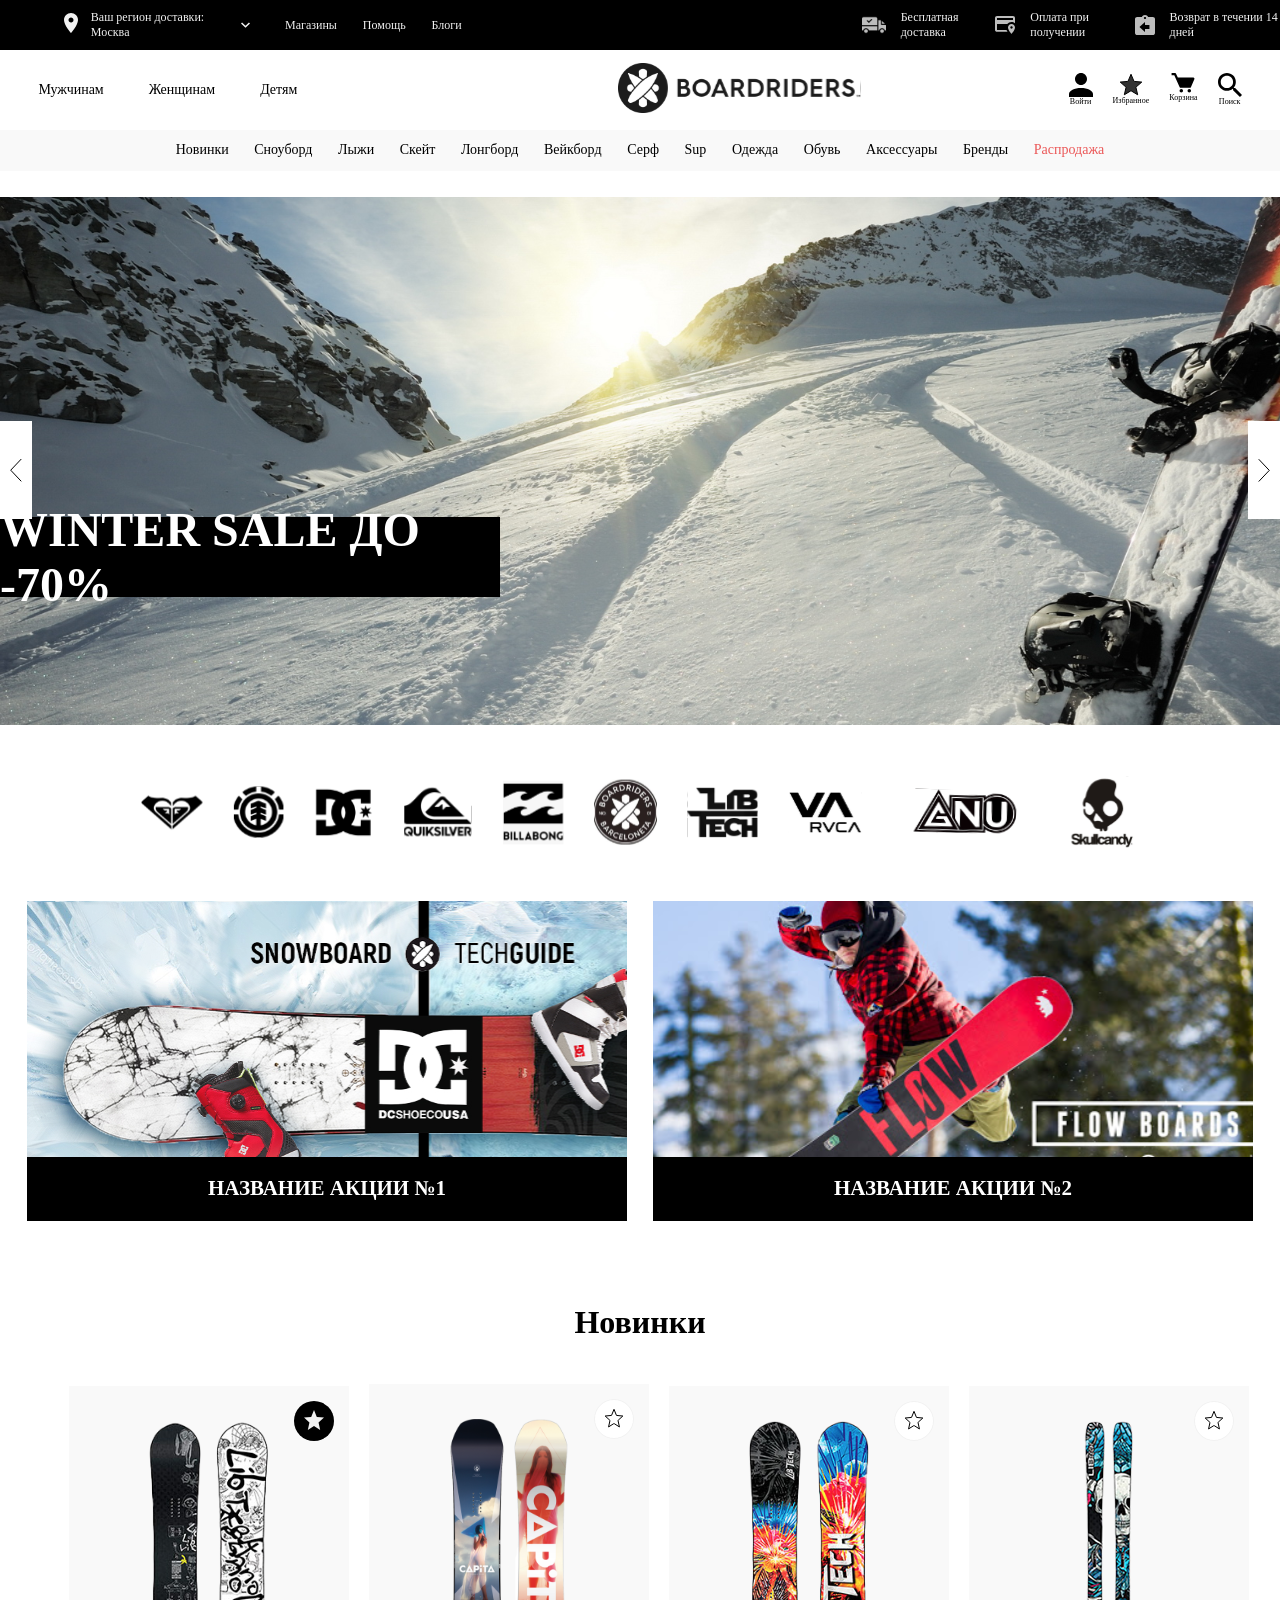
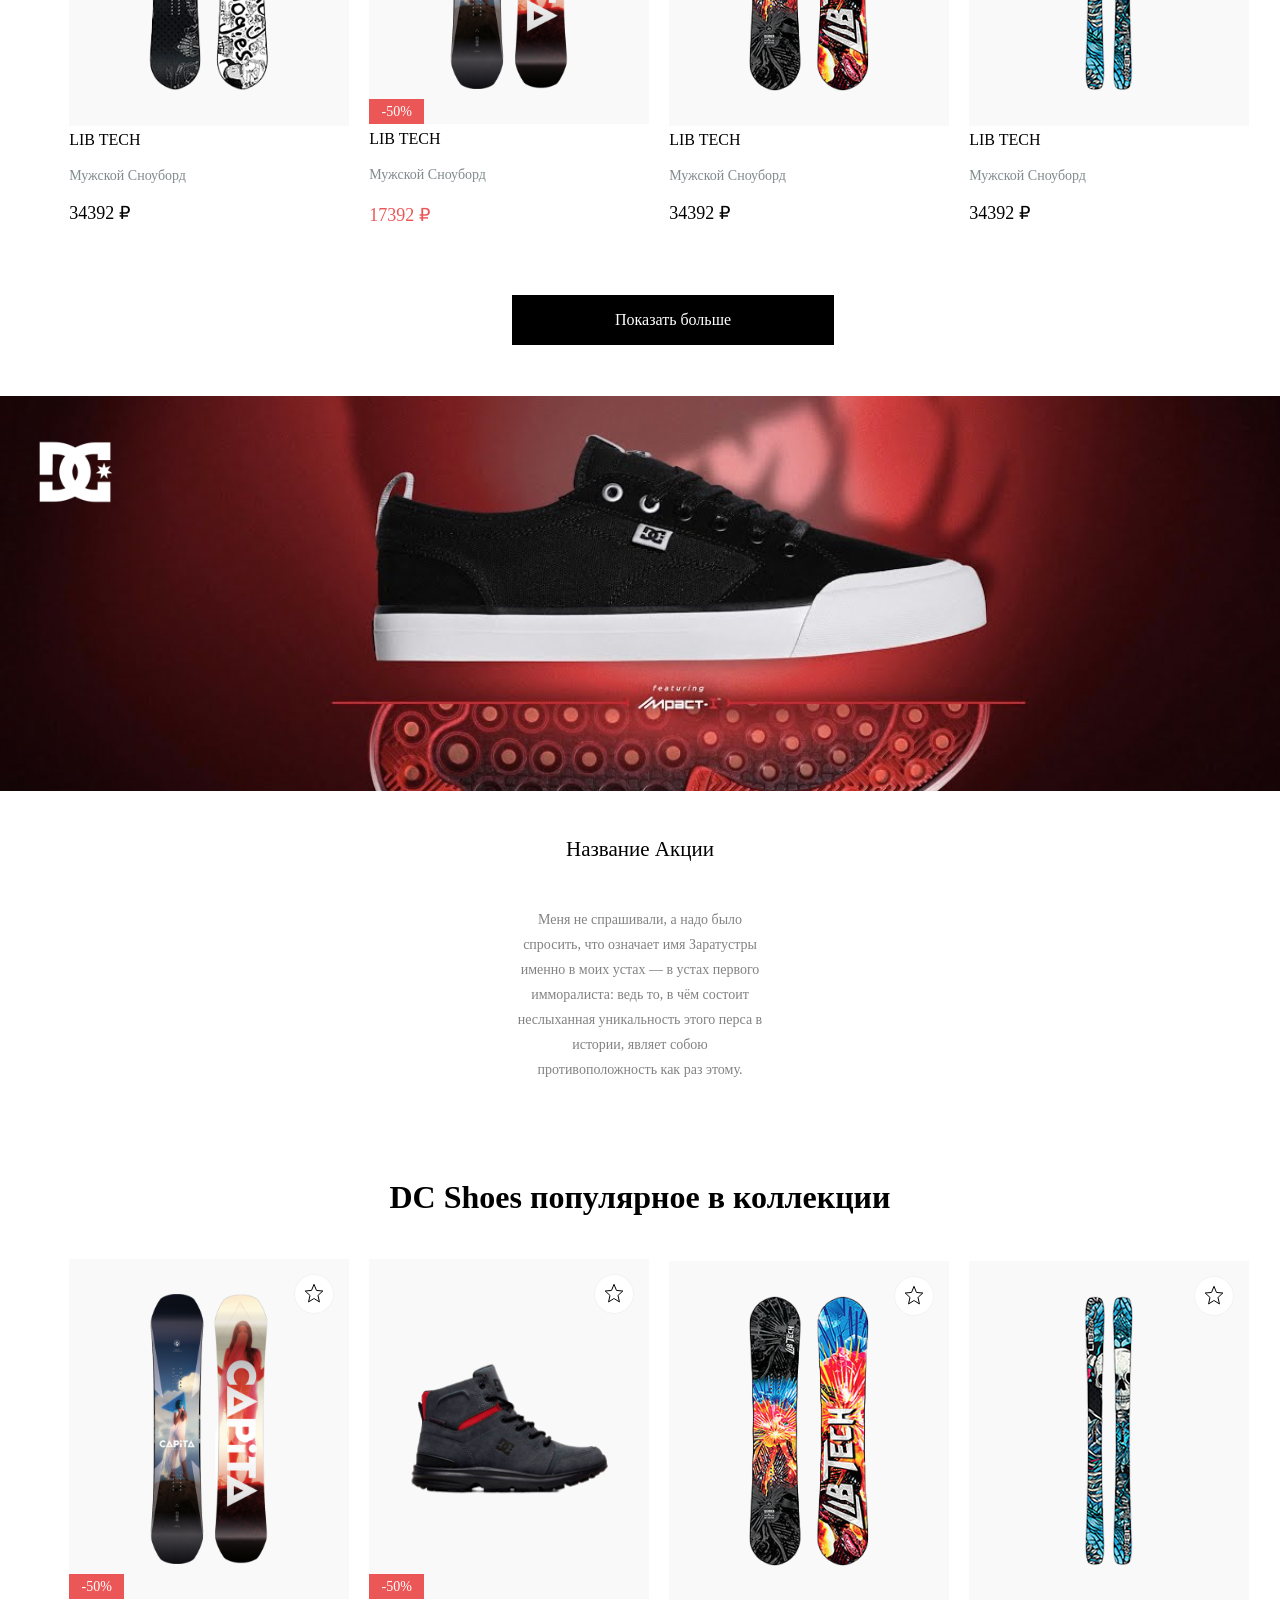
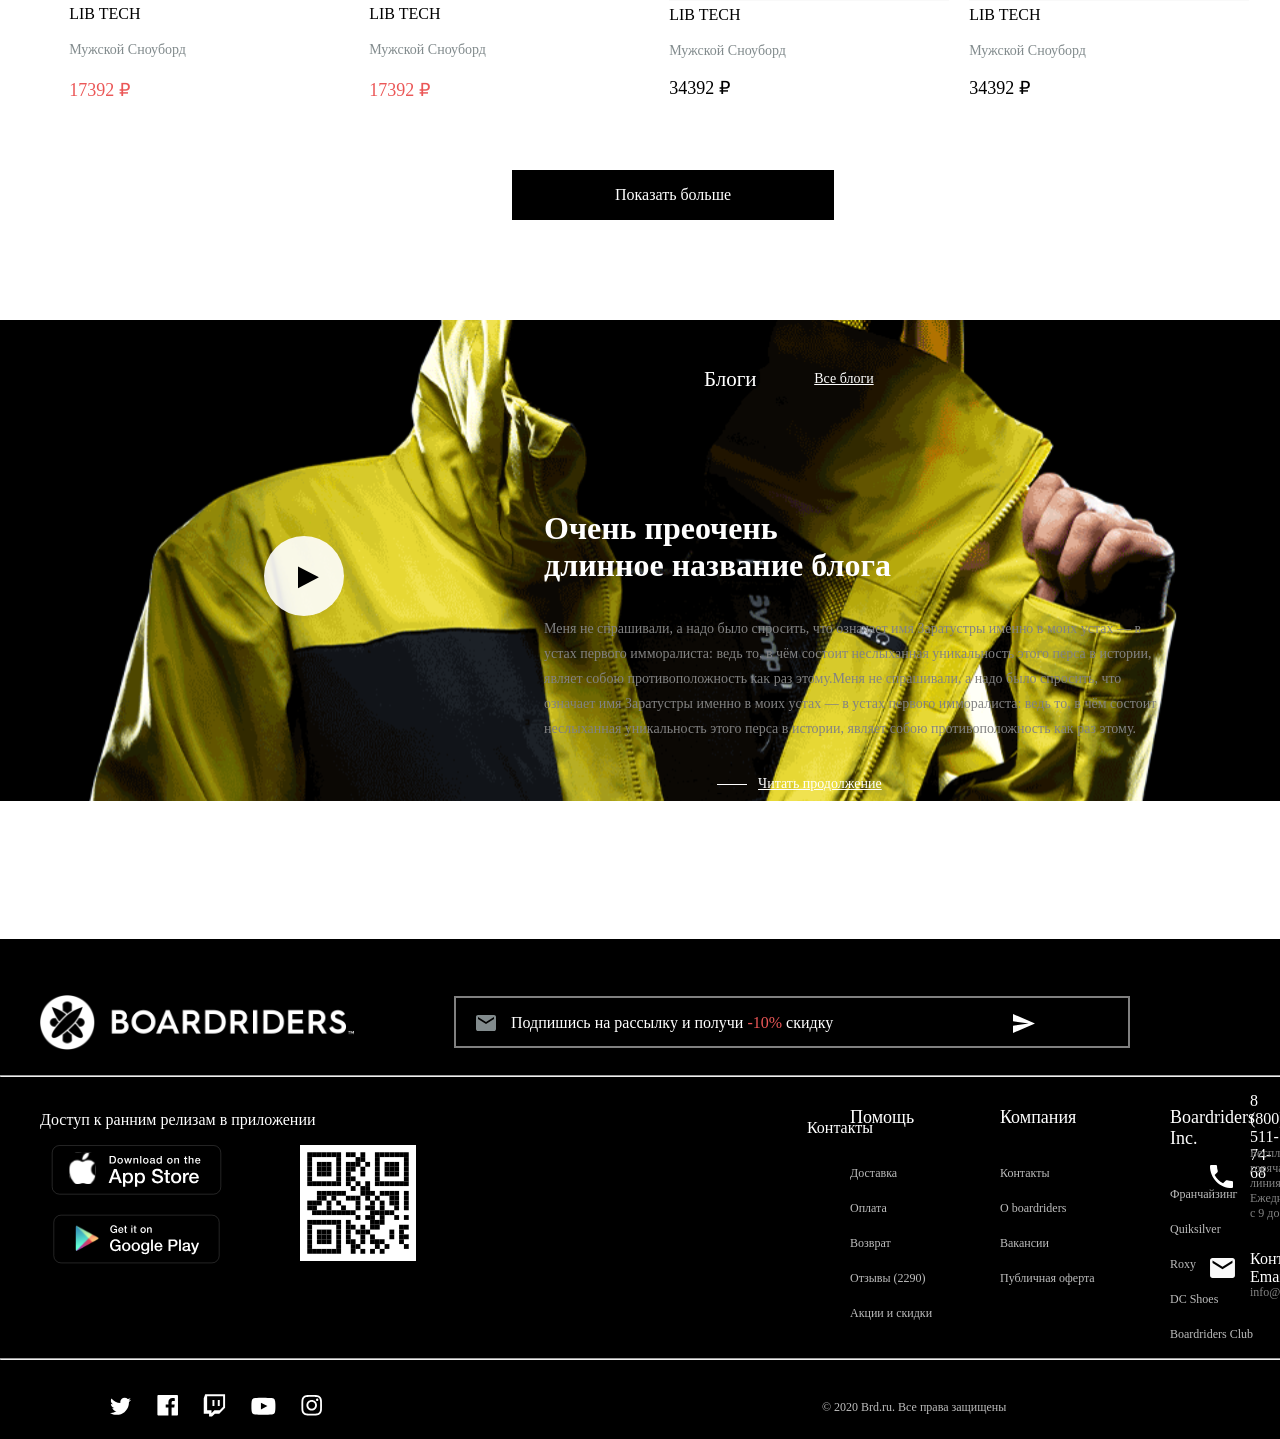
==== commit 36616f9a: "100ballov" ====
--- a/index.html
+++ b/index.html
@@ -4,300 +4,363 @@
     <meta charset="UTF-8">
     <meta name="viewport" content="width=device-width, initial-scale=1.0">
     <title>BoardRiders</title>
-    <link rel="stylesheet" href="style.css">
-
+    <link rel="stylesheet" href="css/style.css">
 </head>
-<div>
-    <div class="Rectangle1">
-        <div class="location">
-            <img src="images/Vector.svg" height="20px" width="14px">
-        </div>
-        <div class="text">
-            <p class="text-item">Ваш регион доставки: Москва</p> 
-            <img src="images/down.svg" class="down">
-        </div>
-        <div class="text2">
-            <a href="#" class="text-item">Магазины</a>
-            <a href="#" class="text-item">Помощь</a>
-            <a href="#" class="text-item">Блоги</a>
-        </div>
-        <div class="warrant">
-            <div class="free-del">
-                <img src="images/car.svg" alt="car" class="car">
-                <p class="text-item">Бесплатная доставка</p>
-            </div>
-            <div class="oplata">
-                <img src="images/oplata.svg" alt="oplata" class="oplata">
-                <p class="text-item">Оплата при получении</p>
-            </div>
-            <div class="vozvrat">
-                <img src="images/vozvrat.svg" alt="vozvrat" class="vozvrat">
-                <p class="text-item">Возврат в течении 14 дней</p>
-            </div>
-        </div>
-    </div>
-    <div class="rectangle2">
-        <div class="man">
-            <a href="#" class="text-item2">Мужчинам</a>
-            <a href="#" class="text-item2">Женщинам</a>
-            <a href="#" class="text-item2">Детям</a>
-        </div>
-        <div class="logo"><img src="images/logo.svg" alt="logo" ></div>
-        <div class="sign">
-            <div class="icon">
-                <img src="images/signlogo.svg" width="24px" height="24px" class="signinlogo">
-                <p class="log-text">Войти</p>
-            </div>
-            <div class="icon">
-                <img src="images/favlogo.svg" width="24px" height="23px" class="favlogo">
-                <p class="log-text">Избранное</p>
-            </div>
-            <div class="icon">
-                <img src="images/cartlogo.svg" class="cartlogo" width="24px" height="20px">
-                <p class="log-text">Корзина</p>
-            </div>
-            <div class="icon">
-                <img src="images/searchlogo.svg" class="searchlogo" width="24px" height="24px">
-                <p class="log-text">Поиск</p>
-            </div>
-        </div>
-    </div>
-    <div class="rectangle3">
-        <div class="new">
-            <a href="#" class="text-item3">Новинки</a>
-            <a href="#" class="text-item3">Сноуборд</a>
-            <a href="#" class="text-item3">Лыжи</a>
-            <a href="#" class="text-item3">Скейт</a>
-            <a href="#" class="text-item3">Лонгборд</a>
-            <a href="#" class="text-item3">Вейкборд</a>
-            <a href="#" class="text-item3">Серф</a>
-            <a href="#" class="text-item3">Sup</a>
-            <a href="#" class="text-item3">Одежда</a>
-            <a href="#" class="text-item3">Обувь</a>
-            <a href="#" class="text-item3">Аксессуары</a>
-            <a href="#" class="text-item3">Бренды</a>
-            <a href="#" class="item3">Распродажа</a>
-        </div>
-    </div>
-    <div class="banner">
-        <div class="sale">
-            <p class="sale-text">WINTER SALE ДО -70%</p>
-        </div>
-    </div>
-    <div class="buttons1">
-        <div class="button1">
-            <img src="images/button1.svg">
-        </div>
-    </div>
-    <div class="buttons2">
-        <div class="button2">
-            <img src="images/button2.svg">
-       </div>
-    </div>
-
-
-    <div class="brands">
-        <img src="images/brand1.svg" class="brand1">
-        <img src="images/brand2.svg" class="brand2">
-        <img src="images/brand3.svg" class="brand3">
-        <img src="images/brand4.svg" class="brand4">
-        <img src="images/brand5.svg" class="brand5">
-        <img src="images/brand6.svg" class="brand6">
-        <img src="images/brand7.svg" class="brand7">
-        <img src="images/brand8.svg" class="brand8">
-        <img src="images/brand9.svg" class="brand9">
-        <img src="images/brand10.svg" class="brand10">
-    </div>
-
-    <div class="action">
-        <div class="action1">
-            <div class="n1">
-                <p class="n1Text">НАЗВАНИЕ АКЦИИ №1</p>
-            </div>
-        </div>
-        <div class="action2">
-            <div class="n2">
-                <p class="n1Text">НАЗВАНИЕ АКЦИИ №2</p>
-            </div>
-        </div>
-    </div>
-
-    <div class="news">
-        <p class="new1">Новинки</p>
-    </div>
-
-    <div class="snow">
-        <div class="snow-item">
+<body>
+        <div class="Rectangle1">
+            <div class="location">
+                <img src="images/location.svg" height="20px" width="14px">
+            </div>
+            <div class="text">
+                <p class="text-item">Ваш регион доставки: Москва</p> 
+                <img src="images/down.svg" class="down">
+            </div>
+            <div class="text2">
+                <a href="#" class="text-item">Магазины</a>
+                <a href="#" class="text-item">Помощь</a>
+                <a href="#" class="text-item">Блоги</a>
+            </div>
+            <div class="warrant">
+                <div class="free-del">
+                    <img src="images/car.svg" alt="car" class="car">
+                    <p class="text-item">Бесплатная доставка</p>
+                </div>
+                <div class="oplata">
+                    <img src="images/oplata.svg" alt="oplata" class="oplata">
+                    <p class="text-item">Оплата при получении</p>
+                </div>
+                <div class="vozvrat">
+                    <img src="images/vozvrat.svg" alt="vozvrat" class="vozvrat">
+                    <p class="text-item">Возврат в течении 14 дней</p>
+                </div>
+            </div>
+        </div>
+
+        <div class="burger">
+            <span></span>
+            <span></span>
+            <span></span>
+        </div>
+          
+        <div class="rectangle2">
+            <div class="man">
+                <a href="#" class="text-item2">Мужчинам</a>
+                <a href="#" class="text-item2">Женщинам</a>
+                <a href="#" class="text-item2">Детям</a>
+            </div>
+            <div class="logo"><img src="images/logo.svg" alt="logo" ></div>
+            <div class="sign">
+                <div class="icon">
+                    <img src="images/signlogo.svg" width="24px" height="24px" class="signinlogo">
+                    <a href="registration.html" class="log-text">Войти</a>
+                </div>
+                <div class="icon">
+                    <img src="images/favlogo.svg" width="24px" height="23px" class="favlogo">
+                    <a href="favorites.html" class="log-text">Избранное</a>
+                </div>
+                <div class="icon">
+                    <img src="images/cartlogo.svg" class="cartlogo" width="24px" height="20px">
+                    <a href="cart.html" class="log-text">Корзина</a>
+                </div>
+                <div class="icon">
+                    <img src="images/searchlogo.svg" class="searchlogo" width="24px" height="24px">
+                    <a href="#" class="log-text">Поиск</a>
+                </div>
+            </div>
+        </div>
+        <div class="rectangle3">
+            <div class="new">
+                <a href="#" class="text-item1">Новинки</a>
+                <a href="#" class="text-item3">Сноуборд</a>
+                <a href="#" class="text-item3">Лыжи</a>
+                <a href="#" class="text-item3">Скейт</a>
+                <a href="#" class="text-item3">Лонгборд</a>
+                <a href="#" class="text-item3">Вейкборд</a>
+                <a href="#" class="text-item3">Серф</a>
+                <a href="#" class="text-item3">Sup</a>
+                <a href="#" class="text-item3">Одежда</a>
+                <a href="#" class="text-item3">Обувь</a>
+                <a href="#" class="text-item3">Аксессуары</a>
+                <a href="#" class="text-item3">Бренды</a>
+                <a href="#" class="item3">Распродажа</a>
+            </div>
+        </div>
+
+        <div class="banner">
+            <div class="sale">
+                <p class="sale-text">WINTER SALE ДО -70%</p>
+            </div>
+        </div>
+        <div class="buttons1">
+            <div class="button1">
+                <img src="images/button1.svg">
+            </div>
+        </div>
+        <div class="buttons2">
+            <div class="button2">
+                <img src="images/button2.svg">
+            </div>
+        </div>
+
+
+        <div class="brands">
+            <img src="images/brand1.svg" class="brand1">
+            <img src="images/brand2.svg" class="brand2">
+            <img src="images/brand3.svg" class="brand3">
+            <img src="images/brand4.svg" class="brand4">
+            <img src="images/brand5.svg" class="brand5">
+            <img src="images/brand6.svg" class="brand6">
+            <img src="images/brand7.svg" class="brand7">
+            <img src="images/brand8.svg" class="brand8">
+            <img src="images/brand9.svg" class="brand9">
+            <img src="images/brand10.svg" class="brand10">
+        </div>
+
+        <div class="action">
+            <div class="action1">
+                <div class="n1">
+                    <p class="n1Text">НАЗВАНИЕ АКЦИИ №1</p>
+                </div>
+            </div>
+            <div class="action2">
+                <div class="n2">
+                    <p class="n1Text">НАЗВАНИЕ АКЦИИ №2</p>
+                </div>
+            </div>
+        </div>
+
+        <div class="news">
+            <p class="new1">Новинки</p>
+        </div>
+
+        <div class="snow">
+            <div class="snow-item1">
+                <div class="snow1-1">
+                    <img src="images/snowboard1.svg" alt="snowboard1" class="snowboard1" width="270px" height="270px">
+                    <img src="images/star1.svg" class="star1" width="40px" height="40px">
+                </div>
+                <div class="snow-text">
+                    <a href="#" class="bigText">LIB TECH</a>
+                    <p class="grayText">Мужской Сноуборд</p>     
+                    <p class="price">34392 ₽</p>
+                </div>
+            </div>
+            <div class="snow-item2">  
             <div class="snow1-1">
-                <img src="images/snowboard1.svg" alt="snowboard1" class="snowboard1" width="270px" height="270px">
-                <img src="images/star1.svg" class="star1" width="40px" height="40px">
-            </div>
-            <div class="snow-text">
-                <a href="#" class="bigText">LIB TECH</a>
-                <p class="grayText">Мужской Сноуборд</p>     
-                <p class="price">34392 ₽</p>
-            </div>
-        </div>
-        <div class="snow-item">  
-           <div class="snow1-1">
-                <div class="red"><p class="redtext">-50%</p></div>
-                <img src="images/snowboard2.svg" class="snowboard1" width="270px" height="270px">                    
-                <img src="images/star2.svg" class="star1" width="40px" height="40px">
-            </div>
-            <div class="snow-text">
-                <a href="#" class="bigText">LIB TECH</a>
-                <p class="grayText">Мужской Сноуборд</p>    
-                <p class="price1">17392 ₽</p>
-            </div>
-        </div>
-        <div class="snow-item">
+                    <div class="red"><p class="redtext">-50%</p></div>
+                    <img src="images/snowboard2.svg" class="snowboard1" width="auto" height="auto">                    
+                    <img src="images/star2.svg" class="star1" width="auto" height="auto">
+                </div>
+                <div class="snow-text">
+                    <a href="#" class="bigText">LIB TECH</a>
+                    <p class="grayText">Мужской Сноуборд</p>    
+                    <p class="price1">17392 ₽</p>
+                </div>
+            </div>
+            <div class="snow-item">
+                <div class="snow1-1">
+                    <img src="images/snowboard3.svg" class="snowboard1" width="auto" height="auto">                    
+                    <img src="images/star2.svg" class="star1" width="40px" height="40px">
+                </div>
+                <div class="snow-text">
+                    <a href="#" class="bigText">LIB TECH</a>
+                    <p class="grayText">Мужской Сноуборд</p>     
+                    <p class="price">34392 ₽</p>
+                </div>
+            </div>
+            <div class="snow-item">
+                <div class="snow1-1">
+                    <img src="images/snowboard4.png" class="snowboard1" width="270px" height="270px">                    
+                    <img src="images/star2.svg" class="star1" width="40px" height="40px">
+                </div>
+                <div class="snow-text">
+                    <a href="#" class="bigText">LIB TECH</a>
+                    <p class="grayText">Мужской Сноуборд</p>     
+                    <p class="price">34392 ₽</p>
+                </div>
+            </div>
+        </div>
+
+        <div class="seeMore">
+            <a href="#" class="seeText">Показать больше</a>
+        </div>
+
+        <div class="dc">
+            <img src="images/dcLogo.svg" class="dcLogo"> 
+        </div>
+
+        <div class="fishTx">
+            <p>Название Акции</p>
+        </div>
+
+        <div class="fishTx2">
+            <p>Меня не спрашивали, а надо было спросить, что означает имя Заратустры именно в моих устах — в устах первого имморалиста: ведь то, в чём состоит неслыханная уникальность этого перса в истории, являет собою противоположность как раз этому. </p>
+        </div>
+
+        <div class="dcShoes">
+            <p>DC Shoes популярное в коллекции</p>
+        </div>
+
+        <div class="snow">
+            <div class="snow-item2">
+                <div class="snow1-1">
+                    <div class="red"><p class="redtext">-50%</p></div>
+                    <img src="images/snowboard2.svg" alt="snowboard1" class="snowboard1" width="270px" height="270px">
+                    <img src="images/star2.svg" class="star1" width="40px" height="40px">
+                </div>
+                <div class="snow-text">
+                    <a href="#" class="bigText">LIB TECH</a>
+                    <p class="grayText">Мужской Сноуборд</p>     
+                    <p class="price1">17392 ₽</p>
+                </div>
+            </div>
+            <div class="snow-item2">  
             <div class="snow1-1">
-                <img src="images/snowboard3.svg" class="snowboard1" width="270px" height="270px">                    
-                <img src="images/star2.svg" class="star1" width="40px" height="40px">
-            </div>
-            <div class="snow-text">
-                <a href="#" class="bigText">LIB TECH</a>
-                <p class="grayText">Мужской Сноуборд</p>     
-                <p class="price">34392 ₽</p>
-            </div>
-        </div>
-        <div class="snow-item">
-            <div class="snow1-1">
-                <img src="images/snowboard4.png" class="snowboard1" width="270px" height="270px">                    
-                <img src="images/star2.svg" class="star1" width="40px" height="40px">
-            </div>
-            <div class="snow-text">
-                <a href="#" class="bigText">LIB TECH</a>
-                <p class="grayText">Мужской Сноуборд</p>     
-                <p class="price">34392 ₽</p>
-            </div>
-        </div>
-    </div>
-
-    <div class="seeMore">
-        <a href="#" class="seeText">Показать больше</a>
-    </div>
-
-    <div class="dc">
-        <img src="images/dcLogo.svg" class="dcLogo"> 
-    </div>
-
-    <div class="fishTx">
-        <p>Название Акции</p>
-    </div>
-
-    <div class="fishTx2">
-        <p>Меня не спрашивали, а надо было спросить, что означает имя Заратустры именно в моих устах — в устах первого имморалиста: ведь то, в чём состоит неслыханная уникальность этого перса в истории, являет собою противоположность как раз этому. </p>
-    </div>
-
-    <div class="dcShoes">
-        <p>DC Shoes популярное в коллекции</p>
-    </div>
-
-    <div class="snow">
-        <div class="snow-item">
-            <div class="snow1-1">
-                <div class="red"><p class="redtext">-50%</p></div>
-                <img src="images/snowboard2.svg" alt="snowboard1" class="snowboard1" width="270px" height="270px">
-                <img src="images/star2.svg" class="star1" width="40px" height="40px">
-            </div>
-            <div class="snow-text">
-                <p class="bigText">LIB TECH</p>
-                <p class="grayText">Мужской Сноуборд</p>     
-                <p class="price1">17392 ₽</p>
-            </div>
-        </div>
-        <div class="snow-item">  
-           <div class="snow1-1">
-                <div class="red"><p class="redtext">-50%</p></div>
-                <img src="images/dcShoes.svg" class="snowboard1" width="270px" height="270px">                    
-                <img src="images/star2.svg" class="star1" width="40px" height="40px">
-            </div>
-            <div class="snow-text">
-                <p class="bigText">LIB TECH</p>
-                <p class="grayText">Мужской Сноуборд</p>            
-                <p class="price1">17392 ₽</p>
-            </div>
-        </div>
-        <div class="snow-item">
-            <div class="snow1-1">
-                <img src="images/snowboard3.svg" class="snowboard1" width="270px" height="270px">                    
-                <img src="images/star2.svg" class="star1" width="40px" height="40px">
-            </div>
-            <div class="snow-text">
-                <p class="bigText">LIB TECH</p>
-                <p class="grayText">Мужской Сноуборд</p>     
-                <p class="price">34392 ₽</p>
-            </div>
-        </div>
-        <div class="snow-item">
-            <div class="snow1-1">
-                <img src="images/snowboard4.png" class="snowboard1" width="270px" height="270px">                    
-                <img src="images/star2.svg" class="star1" width="40px" height="40px">
-            </div>
-            <div class="snow-text">
-                <p class="bigText">LIB TECH</p>
-                <p class="grayText">Мужской Сноуборд</p>     
-                <p class="price">34392 ₽</p>
-            </div>
-        </div>
-    </div>
-
-    <div class="seeMore">
-        <a href="#" class="seeText">Показать больше</a>
-    </div>
-
-    <div class="kurtka">
-        <div class="kurtka1"></div>
-        <div class="blogs">
-            <p class="blogsText">Блоги</p>
-            <a class="All-blogs" href="#">Все блоги</a>
-        </div>
-        <div class="long"><p class="long">Очень преочень<br>длинное название блога</p></div>
-        <div class="fishTx3"><p class="fishTx3">Меня не спрашивали, а надо было спросить, что означает имя Заратустры именно в моих устах — в устах первого имморалиста: ведь то, в чём состоит неслыханная уникальность этого перса в истории, являет собою противоположность как раз этому.Меня не спрашивали, а надо было спросить, что означает имя Заратустры именно в моих устах — в устах первого имморалиста: ведь то, в чём состоит неслыханная уникальность этого перса в истории, являет собою противоположность как раз этому.  </p></div>
-        <div class="next">
-            <p class="hr">-</p>
-            <a href="#" class="nextText">Читать продолжение</a>
-        </div> 
-        <div class="play-button">
-            <img src="images/playButton.svg" alt="play">
-        </div>
-    </div>
-
-    <div class="programm">
-        <div class="programm1">
+                    <div class="red"><p class="redtext">-50%</p></div>
+                    <img src="images/dcShoes.svg" class="snowboard1" width="270px" height="270px">                    
+                    <img src="images/star2.svg" class="star1" width="40px" height="40px">
+                </div>
+                <div class="snow-text">
+                    <a href="#" class="bigText">LIB TECH</a>
+                    <p class="grayText">Мужской Сноуборд</p>            
+                    <p class="price1">17392 ₽</p>
+                </div>
+            </div>
+            <div class="snow-item2">
+                <div class="snow1-1">
+                    <img src="images/snowboard3.svg" class="snowboard1" width="270px" height="270px">                    
+                    <img src="images/star2.svg" class="star1" width="40px" height="40px">
+                </div>
+                <div class="snow-text">
+                    <a href="#" class="bigText">LIB TECH</a>
+                    <p class="grayText">Мужской Сноуборд</p>     
+                    <p class="price">34392 ₽</p>
+                </div>
+            </div>
+            <div class="snow-item2">
+                <div class="snow1-1">
+                    <img src="images/snowboard4.png" class="snowboard1" width="270px" height="270px">                    
+                    <img src="images/star2.svg" class="star1" width="40px" height="40px">
+                </div>
+                <div class="snow-text">
+                    <a href="#" class="bigText">LIB TECH</a>
+                    <p class="grayText">Мужской Сноуборд</p>     
+                    <p class="price">34392 ₽</p>
+                </div>
+            </div>
+        </div>
+
+        <div class="seeMore2">
+            <a href="#" class="seeText">Показать больше</a>
+        </div>
+
+        <div class="kurtka">
+            <div class="kurtka1"></div>
+            <div class="blogs">
+                <p class="blogsText">Блоги</p>
+                <a class="All-blogs" href="#">Все блоги</a>
+            </div>
+            <div class="long"><p class="long">Очень преочень<br>длинное название блога</p></div>
+            <div class="fishTx3"><p class="fishTx3">Меня не спрашивали, а надо было спросить, что означает имя Заратустры именно в моих устах — в устах первого имморалиста: ведь то, в чём состоит неслыханная уникальность этого перса в истории, являет собою противоположность как раз этому.Меня не спрашивали, а надо было спросить, что означает имя Заратустры именно в моих устах — в устах первого имморалиста: ведь то, в чём состоит неслыханная уникальность этого перса в истории, являет собою противоположность как раз этому.  </p></div>
+            <div class="next">
+                <p class="hr">-</p>
+                <a href="#" class="nextText">Читать продолжение</a>
+            </div> 
+            <div class="play-button">
+                <img src="images/playButton.svg" alt="play">
+            </div>
+        </div>
+
+        <div class="programm">
+            <div class="programm1">
                 <img src="images/logoWhite.svg" width="152px" height="75px" class="logoWhite">
                 <p class="programm-text">Программа лояльности</p>
                 <p class="point">Зарабатывайте баллы и получайте преимущества</p>
                 <div class="club">
                     <p>Вступить в клуб</p>
                 </div>
-        </div>
-        <div class="programm2">
-            <img src="images/mailWhite.svg" width="71px" height="57px" class="mailWhite">
-            <p class="programm-text">Скидка -10%</p>
-            <p class="point">За подписку на наши новости</p> 
-            <div class="mail">
-                <div class="mailBlack">
-                    <img src="images/mailBlack.svg" alt="mail">
-                    <p>Email</p>
-                </div>
-                <img src="images/tg.svg" class="tg">
-            </div>   
-        </div>
-    </div>
-
-
-    <div class="footer">
-        <div class="footer-section1">
-            <div class="oval-logo">
-                <img src="images/logo-oval.svg" width="57px" height="55px">
-                <img src="images/logo-text.svg" width="247px" height="66px">
-            </div>
-        </div>
-    </div>
-
-
-
+            </div>
+            <div class="programm2">
+                <img src="images/mailWhite.svg" width="71px" height="57px" class="mailWhite">
+                <p class="programm-text">Скидка -10%</p>
+                <p class="point">За подписку на наши новости</p> 
+                <div class="mail">
+                    <div class="mailBlack">
+                        <img src="images/mailBlack.svg" alt="mail">
+                        <p>Email</p>
+                    </div>
+                    <img src="images/tg.svg" class="tg">
+                </div>   
+            </div>
+        </div>
+
+
+        <div class="footer">
+                <div class="footer-section1">
+                    <div class="oval-logo">
+                        <img src="images/logo-oval.svg" width="57px" height="55px">
+                        <img src="images/logo-text.svg" width="247px" height="66px">
+                    </div>
+                    <div class="transparent-box">
+                        <div class="transparent">
+                            <img src="images/mail-grey.svg">
+                            <p class="box-text1">Подпишись на рассылку и получи <span class="span">-10%</span> скидку</p>
+                            <img src="images/tg-white.svg" class="tg-white">
+                        </div>
+                    </div>
+                </div>
+                <hr class="hr1">
+                <div class="footer-section2">
+                    <p class="box-text">Доступ к ранним релизам в приложении </p>  
+                    <div class="app">
+                        <a href="#"><img src="images/app-store.svg" width="173px" height="50px"></a>
+                        <a href="#"><img src="images/google.svg" width="173px" height="50px"></a>
+                        <img src="images/QR.svg" width="116px" height="116px" class="QR">
+                    </div> 
+                </div>    
+                <div class="footer-section3">
+                    <div class="contact"><p class="box-text">Контакты</p></div> 
+                    <img src="images/phone.svg" alt="phone" class="phone" width="23px" height="23px">
+                    <img src="images/mailWhite.svg" class="mail-footer" width="25px" height="20px">
+                    <p class="number">8 (800) 511-74-68 </p>
+                    <p class="footer-text">Бесплатная горячая линия<br>Ежедневно с 9 до 21</p>
+                    <p class="mail-text">Контактный Email</p>
+                    <p class="info-ru">info@brd.ru</p>
+                </div>
+            <div class="help">
+                <p class="aid">Помощь</p>
+                <a href="#" class="help-text">Доставка</a>
+                <a href="#" class="help-text">Оплата</a>
+                <a href="#" class="help-text">Возврат</a>
+                <a href="#" class="help-text">Отзывы (2290)</a>
+                <a href="#" class="help-text">Акции и скидки</a>
+            </div>
+            <div class="company">
+                <p class="aid">Компания</p>
+                <a href="#" class="help-text">Контакты</a>
+                <a href="#" class="help-text">О boardriders</a>
+                <a href="#" class="help-text">Вакансии</a>
+                <a href="#" class="help-text">Публичная оферта</a>
+            </div>
+            <div class="boardriders-co">
+                <p class="aid">Boardriders Inc.</p>
+                <a href="#" class="help-text">Франчайзинг</a>
+                <a href="#" class="help-text">Quiksilver</a>
+                <a href="#" class="help-text">Roxy</a>
+                <a href="#" class="help-text">DC Shoes</a>
+                <a href="#" class="help-text">Boardriders Club</a>
+            </div>
+            <hr class="hr2">
+            <div class="footer-section4">
+                <div class="social">
+                    <a href="#"><img src="images/twitter .svg"></a>
+                    <a href="#"><img src="images/facebook.svg"></a>
+                    <a href="#"><img src="images/twitch.svg"></a>
+                    <a href="#"><img src="images/youtube.svg"></a>
+                    <a href="#"><img src="images/instagram.svg"></a>
+                </div>
+                <p class="help-text">© 2020 Brd.ru. Все права защищены</p>
+            </div>
+        </div>
 </body>
 </html>
--- a/css/style.css
+++ b/css/style.css
@@ -0,0 +1,1804 @@
+@font-face {
+    font-family: Grtsk peta;
+    src: url(GrtskPeta-Medium.ttf);
+    font-weight: normal;
+    font-style: normal;
+}
+
+
+
+body{
+    margin: 0;
+    font-family: Grtsk peta;
+}
+
+
+
+.Rectangle1{
+    width: 100%;
+    height: 50px;
+    background-color: black;
+    background-size: 100%;
+    display: flex;
+    align-items: center;
+    position: sticky;
+    top: 0;
+    z-index: 9999;
+
+    
+}
+
+.location{
+    padding-top: auto;
+    padding-left: 5%;
+    padding-bottom: auto;
+    padding-right: 1%;
+   
+}
+
+.text-item{
+    color: #F2F2F2;
+    font-weight: 500;
+    font-size: 12px;
+    text-decoration: none; 
+    transition: all 0.3s ease;
+    cursor: pointer; 
+
+}
+
+
+.text-item:hover{
+
+    color: #EB5757;
+      transform: scale(1.1);
+      text-shadow: 0 2px 10px rgba(0, 123, 255, 0.5);
+}
+
+.text{
+    align-items: center;
+    display: flex;
+    gap: 26px;
+    
+}
+
+.text2{
+    display: flex;
+    align-items: center;
+    gap: 26px;
+
+}
+
+
+.down{
+    width: 10px;
+    height: 6px;
+    margin-right: 35px;
+}
+
+.warrant{
+    display: flex;
+    align-items: center;
+    padding-left: 200px;
+    gap: 20px;
+
+}
+
+.free-del{
+    display: flex;
+    align-items: center;
+    gap: 15px;
+    
+}
+.oplata{
+    display: flex;
+    align-items: center;
+    gap: 15px;   
+}
+.vozvrat{
+    display: flex;
+    align-items: center;
+    gap: 15px;
+}
+
+.burger {
+    width: 30px;
+    height: 20px;
+    display: none;
+    flex-direction: column;
+    justify-content: space-between;
+    cursor: pointer;
+  }
+
+  .burger span {
+    display: block;
+    height: 3px;
+    background-color: #000000;
+    border-radius: 2px;
+  }
+
+
+.rectangle2{
+    display: flex;
+    align-items: center;
+
+}
+.text-item2{
+    color: black;
+    font-weight: 500;
+    font-size: 14px;
+    margin-right: 25px;
+    text-decoration: none;
+    cursor: pointer;
+    transition: all 0.3s ease;
+    
+}
+
+
+
+.text-item2:hover{
+
+    color: #EB5757;
+      transform: scale(1.1);
+      text-shadow: 0 2px 10px rgba(0, 123, 255, 0.5);
+}
+
+
+.man{
+    display: flex;
+    align-items: center;
+    margin-left: 5%;
+    margin-top: 1%;
+
+}
+.logo{
+   margin-left: 20%; 
+   margin-top: 1%;
+   width: auto; 
+   height: auto;
+
+}
+
+.sign{
+    display: flex;
+    gap: 30px;
+    margin-left: auto;
+    margin-top: 1%;
+    margin-right: 5%;
+}
+.icon{
+    display: flex;
+    flex-direction: column;
+    align-items: center;
+}
+.log-text{
+    font-weight: 500;
+    font-size: 8px;
+    margin: 0;
+    color: black;
+    text-decoration: none;
+    cursor: pointer;
+    transition: all 0.3s ease;
+}
+
+.log-text:hover{
+
+    color: #EB5757;
+      transform: scale(1.1);
+      text-shadow: 0 2px 10px rgba(0, 123, 255, 0.5);
+}
+
+
+
+
+
+.rectangle3{
+    background-color: #F9F9F9;
+    width: 100%;
+    height: 5%;
+    margin-top: 1%;
+    justify-content: center;
+    align-items: center;
+
+}
+
+.text-item3{
+    font-size: 14px;
+    font-weight: 500;
+    text-decoration: none;
+    color: black;
+    padding: 1%;
+    cursor: pointer;
+    transition: all 0.3s ease;
+}
+
+.text-item3:hover{
+    color: #EB5757;
+    transform: scale(1.1);
+    text-shadow: 0 2px 10px #EB5757;
+}
+
+
+
+.text-item1{
+    font-size: 14px;
+    font-weight: 500;
+    text-decoration: none;
+    color: black;
+    padding: 1%;
+    cursor: pointer;
+    transition: all 0.3s ease;
+}
+
+.text-item1:hover{
+    color: #EB5757;
+    transform: scale(1.1);
+    text-shadow: 0 2px 10px #EB5757;
+}
+
+
+.item3{
+    font-size: 14px;
+    font-weight: 500;
+    text-decoration: none;
+    color: #EB5757;
+    padding: 1%;
+}
+
+.new{
+    align-items: center;
+    display: flex;
+    justify-content: center;
+    
+}
+
+
+.banner{
+    margin-top: 2%;
+    background-image: url(/images/banner.svg);
+    height: auto;
+    width: 100%;
+    display: flex;
+    background-repeat: no-repeat;   
+    background-size: cover;
+
+}
+
+.sale{
+    background-color: black;
+    background-size: cover;
+    width: 623px;
+    height: 90px;
+    justify-content: center;
+    align-items: center;
+    display: flex;
+    margin-top: 25%;
+    margin-bottom: 10%;
+    margin-right: auto;
+}
+
+.sale-text{
+    font-size: 48px;
+    font-weight: 700;
+    color: white;
+    
+}
+
+.buttons1{
+    position: absolute;
+    top: 421px;
+    left: 0;
+}
+
+.buttons2{
+    position: absolute;
+    top: 421px;
+    right: 0;
+}
+
+.button1{
+    width: 32px;
+    height: 98px;
+    justify-content: center;
+    align-items: center;
+    display: flex;
+    background-color: white;
+    
+}
+.button2{
+    width: 32px;
+    height: 98px;
+    justify-content: center;
+    align-items: center;
+    display: flex;
+    background-color: white;
+    
+}
+
+@keyframes scrollBrands {
+    from { transform: translateX(0); }
+    to { transform: translateX(-50%); }
+  }
+
+.brands{
+    
+    overflow: hidden;
+    white-space: nowrap;
+    animation: scrollBrands 15s linear infinite;
+    display: flex;
+    justify-content: center;
+    align-items: center;
+    margin-top: 50px;
+    gap: 40px;
+    
+    
+    
+}
+.brand1{
+    width: auto;
+    height: auto;
+}
+.brand2{
+    width: auto;
+    height: auto;
+}
+.brand3{
+    width: auto;
+    height: auto;
+}
+.brand4{
+    width: auto;
+    height: auto;;
+    
+}
+.brand5{
+    width: auto;
+    height: auto;
+   
+}
+.brand6{
+    width: auto;
+    height: auto;
+    
+}
+.brand7{
+    width: auto;
+    height: auto;
+   
+}
+.brand8{
+    width: auto;
+    height: auto;
+   
+}
+.brand9{
+    width: auto;
+    height: auto;
+   
+}
+.brand10{
+    width: auto;
+    height: auto;
+   
+}
+
+
+.action{
+    display: flex;
+    align-items: center;
+    gap: 26px;
+    justify-content: center;
+    margin-left: auto;
+    margin-top: 2%;
+}
+
+
+.action1{
+    background-image: url(/images/sale1.svg);
+    background-size: center;
+    background-repeat: no-repeat;
+    height: 340px;
+    width: 667px;
+    margin-top: 2%;
+}
+
+.action2{
+    background-image: url(/images/sale2.svg);
+    background-size: center;
+    background-repeat: no-repeat;
+    height: 330px;
+    width: 667px;
+    margin-top: 2%;
+}
+
+.n2{
+    background-color: black;
+    width: 100%;
+    height: 22%;
+    display: flex;
+    justify-content: center;
+    align-items: center;
+    position: relative;
+    top: 79%;
+}
+
+
+.n1{
+    background-color: black;
+    width: 100%;
+    height: 20%;
+    display: flex;
+    justify-content: center;
+    align-items: center;
+    position: relative;
+    top: 79%;
+
+}
+
+.n1Text{
+    font-weight: 700;
+    font-size: 21px;
+    color: white;
+}
+
+.news{
+    display: flex;
+    justify-content: center;
+    align-items: center;
+    margin-top: 4%;
+
+}
+
+.new1{
+    font-weight: 700;
+    font-size: 32px;
+    color: black;    
+}
+
+
+.snow{
+    display: flex;
+    align-items: center;
+    margin-left: 3%;
+    gap: 25px;
+    flex-wrap: wrap;
+    }
+
+
+    .snow-item {
+        display: flex;
+        flex-direction: column;
+        
+        
+    }
+
+    .snow-item1 {
+        display: flex;
+        flex-direction: column;
+        
+        
+    }
+
+    .snow-item2 {
+        display: flex;
+        flex-direction: column;
+        
+        
+    }
+
+
+.snow1-1{
+    background-color: #F9F9F9;
+    width: 320px;
+    height: 370px;
+    display: flex;
+    position: relative;
+    justify-content: center;
+    align-items: center;
+    margin-top: 4%;
+}
+
+.snow1-1:hover {
+    transform: scale(1.03);
+    box-shadow: 0 10px 20px rgba(0, 0, 0, 0.2);
+    transition: all 0.3s ease-in-out;
+  }
+
+
+
+
+
+  .seeMore:hover, .club:hover, .mail:hover {
+    transform: scale(1.05);
+    background-color: #333;
+    transition: all 0.3s ease;
+  }
+
+
+
+  @keyframes fadeUp {
+    from { opacity: 0; transform: translateY(20px); }
+    to { opacity: 1; transform: translateY(0); }
+  }
+  
+  .snow-item, .action1, .action2 {
+    animation: fadeUp 0.6s ease forwards;
+    opacity: 0;
+  }
+
+
+.red{
+   background-color: #EB5757;
+    width: 55px;
+    height: 25px;
+    margin-top: auto;
+    margin-right: auto;
+    display: flex;
+    align-items: center;
+    justify-content: center;
+}
+
+
+.redtext{
+    font-weight: 500;
+    font-size: 14px;
+    color: white;
+}
+
+
+.snowboard1{
+    position: absolute;
+    
+}
+.star1{
+    position: absolute;
+    top: 15px;
+    right: 15px;
+
+}
+
+.snow-text{
+    text-align: left;
+    padding-top: 2%;
+
+
+}
+
+
+
+
+
+.bigText{
+    font-weight: 500;
+    font-size: 16px;
+    text-decoration: none;
+    color: black;
+}
+
+.grayText{
+    
+    font-weight: 500;
+    color: #828B8D;
+    font-size: 14px;
+    padding-top: 5px;
+}
+
+.price{
+    font-weight: 500;
+    font-size: 18px;
+}
+
+.price1{
+    font-weight: 500;
+    font-size: 18px;
+    color: #EB5757;
+    padding-top: 1%;
+
+}
+
+
+.snow1-2{
+    background-color: #F9F9F9;
+    width: 320px;
+    height: 370px;
+    display: flex;
+    position: relative;
+    justify-content: center;
+    align-items: center;
+    margin-left: 160px;
+    margin-top: 50px;
+    
+}
+
+.seeMore{
+    display: flex;
+    justify-content: center;
+    align-items: center;
+    background-color: black;
+    width: 322px;
+    height: 50px;
+    margin-left: 40%;
+    margin-top: 4%;
+}
+
+.seeMore2{
+    display: flex;
+    justify-content: center;
+    align-items: center;
+    background-color: black;
+    width: 322px;
+    height: 50px;
+    margin-left: 40%;
+    margin-top: 4%;
+}
+
+.seeText{
+    font-weight: 500;
+    font-size: 16px;
+    color: white;
+    text-decoration: none;
+}
+
+
+.dc{
+    background-image: url(/images/dc1.svg);
+    width: 100%;
+    height: 395px;
+    background-size: cover;
+    background-repeat: no-repeat;
+    display: flex;
+    justify-content: center;
+    align-items: center;
+    margin-left: 0;
+    margin-top: 4%;
+
+}
+
+.dcLogo{
+    width: 80px;
+    height: 80px;
+    margin-bottom: auto;
+    margin-right: auto;
+    margin-left: 36px;
+    margin-top: 36px;
+}
+
+.fishTx{
+    font-weight: 500;
+    font-size: 21px;
+    display: flex;
+    justify-content: center;
+    margin-top: 25px;
+}
+
+.fishTx2{
+    font-weight: 500;
+    font-size: 14px;
+    color: #828282;
+    display: flex;
+    justify-content: center;
+    text-align: center;
+    margin-left: 40%;
+    margin-right: 40%;
+    margin-top: 10px;
+    line-height: 25px;
+}
+
+.dcShoes{
+    font-weight: 700;
+    font-size: 32px;
+    display: flex;
+    justify-content: center;
+    margin-top: 4%;
+
+}
+
+.kurtka{
+    width: 100%;
+    height: 645px;
+    background-color: black;
+    margin-top: 100px;
+    background-repeat: no-repeat;
+    background-image: url(/images/kurtka.svg);
+    background-size: contain;
+    position: relative;
+}
+
+
+.blogsText{
+    font-weight: 500;
+    font-size: 21px;
+    color: white;
+}
+
+.All-blogs{
+    font-weight: 500;
+    font-size: 14px;
+    color: white;
+    padding-right: 100px;
+    cursor: pointer;
+    transition: all 0.3s ease;
+
+}
+
+.All-blogs:hover{
+    color: #EB5757;
+    transform: scale(1.1);
+    text-shadow: 0 2px 10px #EB5757;
+}
+
+
+.blogs{
+    padding-left: 57%;
+    padding-top: 2%;
+    display: flex;
+    align-items: center;
+    gap: 50%;
+
+}
+.long{
+    color:white;
+    font-weight: 700;
+    font-size: 32px;
+    padding-left: 34%;
+    padding-top: 3%;
+    
+}
+
+.fishTx3{
+    color: #828282;
+    font-weight: 500;
+    font-size: 14px;
+    padding-left: 405px;
+    padding-right: 50px;
+    line-height: 25px;
+
+}
+
+.next{
+    display: flex;
+    align-items: center;
+    gap: 2%;
+    padding-left: 56%;
+    padding-top: 1%;
+    
+
+
+}
+
+.nextText{
+    color: white;
+    font-weight: 500;
+    font-size: 14px;
+    cursor: pointer;
+    transition: all 0.3s ease;
+
+    
+}
+
+.nextText:hover{
+    color: #EB5757;
+    transform: scale(1.1);
+    text-shadow: 0 2px 10px #EB5757;
+}
+
+.hr{
+    background-color: white;
+    width: 30px;
+    height: 1px;
+
+}
+
+.play-button{
+    position: absolute;
+    top: 45%;
+    left: 25%;
+
+}
+
+.programm{
+    display: flex;
+    align-items: center;
+    gap: 25px;
+    margin-top: 3%;
+    justify-content: center;
+}
+
+
+.programm1{
+    background-image: url(/images/programm1.svg);
+    width: 600px;
+    height: 700px;
+    display: flex;
+    background-repeat: no-repeat;
+    flex-direction: column;
+    justify-content: center;
+    align-items: center;
+    position: relative;
+    
+    
+    
+    
+    
+
+}
+
+.logoWhite{
+   position: absolute;
+   top: 250px;
+   
+}
+
+.programm-text{
+    position: absolute;
+    top: 300px;
+    color: white;
+    font-weight: 700;
+    font-size: 32px;
+    
+}
+
+.point{
+    position: absolute;
+    top: 370px;
+    color: white;
+    font-weight: 500;
+    font-size: 16px;
+    
+    
+    
+    
+     
+}
+
+.club{
+    position: absolute;
+    top: 450px;
+    width: 292px;
+    height: 50px;
+    background-color: white;
+    display: flex;
+    justify-content: center;
+    align-items: center;
+}
+
+.programm2{
+    background-image: url(/images/programm2.svg);
+    width: 600px;
+    height: 700px;
+    display: flex;
+    align-items: center;
+    justify-content: center;
+    flex-direction: column;
+    position: relative;    
+}
+
+.mailWhite{
+    position: absolute;
+    top: 250px;
+}
+.mail{
+    width: 401px;
+    height: 50px;
+    background-color: white;
+    position: absolute;
+    top: 450px;
+    display: flex;
+    align-items: center;
+    
+    
+
+}
+
+.mailBlack{
+    display: flex;
+    justify-content: center;
+    align-items: center;
+    gap: 10px;
+    padding-left: 16px;
+}
+
+
+.tg{
+    padding-left: 275px;
+}
+
+.footer{
+    width: 100%;
+    background-color: black;
+    height: 500px;
+    margin-top: 60px;
+    position: relative;
+}
+
+
+.footer-section1{
+    display: flex;
+    align-items: center;
+    
+    padding-left: 100px;
+    padding-top: 50px;
+    gap: 200px;
+    
+
+}
+
+.oval-logo{
+    display: flex;
+    gap: 10px;
+    align-items: center;
+}
+
+.transparent-box{
+    width: 667px;
+    height: 48px;
+    background-color: transparent;
+    border: 2px solid grey;
+    padding-right: 5px;
+    
+    
+}
+
+.transparent{
+    display: flex;
+    align-items: center;
+    padding-left: 20px;
+    gap: 15px;
+    
+}
+
+.box-text1{
+    color: white;
+}
+
+.box-text{
+    color: white;
+}
+
+.tg-white{
+    margin-left: 165px;
+}
+
+.span{
+    color: #EB5757;
+}
+
+.hr1{
+    width: 1300px;
+    height: 0,5px;
+    margin-top: 20px;
+    color: gray;
+    background-color: gray;
+}
+
+.footer-section2{
+  padding-left: 100px;
+  padding-top: 10px;
+  
+}
+
+.app{
+    flex-direction: column;
+    display: flex;
+    gap: 15px;
+    padding-left: 10px;
+    
+
+}
+
+.QR{
+    position: absolute;
+    left: 300px;
+}
+
+.footer-section3{
+    display: flex;
+    align-items: center;
+    justify-content: center;
+    position: relative;
+    flex-direction: column;
+    gap: 15px;
+    padding-right: 250px;
+}
+
+.contact{
+    position: absolute;
+    bottom: 115px;
+
+    
+    
+}
+.phone{
+    position: absolute;
+    bottom: 80px;
+    left: 560px;
+    
+}
+
+.mail-footer{
+    position: absolute;
+    left: 560px;
+    
+}
+
+.number{
+    color: white;
+    position: absolute;
+    bottom: 70px;
+    left: 600px;
+
+}
+
+.footer-text{
+    color: #828282;
+    font-weight: 400;
+    font-size: 12px;
+    position: absolute;
+    bottom: 35px;
+    left: 600px;
+}
+
+.mail-text{
+    position: absolute;
+    left: 600px;
+    color: white;
+
+}
+
+.info-ru{
+    font-weight: 400;
+    font-size: 12px;
+    color: #828282;
+    position: absolute;
+    top: 5px;
+    left: 600px;
+
+}
+
+
+.help{
+    display: flex;
+    flex-direction: column;
+    position: absolute;
+    left: 850px;
+    gap: 20px;
+    top: 150px;
+}
+
+.aid{
+    font-weight: 500;
+    font-size: 18px;
+    color: white;
+}
+
+.help-text{
+    font-weight: 500;
+    font-size: 12px;
+    color: #BDBDBD;
+    text-decoration: none;
+}
+
+.company{
+    display: flex;
+    flex-direction: column;
+    position: absolute;
+    left: 1000px;
+    gap: 20px;
+    top: 150px;
+}
+
+.boardriders-co{
+    display: flex;
+    flex-direction: column;
+    position: absolute;
+    left: 1170px;
+    gap: 20px;
+    top: 150px;
+}
+.hr2{
+    width: 1300px;
+    height: 0,5px;
+    margin-top: 90px;
+    color: gray;
+    
+}
+
+.footer-section4{
+    display: flex;
+    align-items: center;
+    padding-top: 20px;
+    margin-left: 110px;
+    gap: 790px;
+}
+
+.social{
+    display: flex;
+    align-items: center;
+    gap: 25px;
+}
+
+.mobile-footer {
+    background-color: #222;
+    color: #fff;
+    padding: 20px 10px;
+    text-align: center;
+    font-family: Arial, sans-serif;
+    display: none;
+  }
+  
+  .footer-brand {
+    font-size: 18px;
+    font-weight: bold;
+    margin-bottom: 10px;
+  }
+  
+  .footer-nav {
+    margin-bottom: 10px;
+  }
+  
+  .footer-nav a {
+    color: #aaa;
+    margin: 0 10px;
+    text-decoration: none;
+    font-size: 14px;
+  }
+  
+  .footer-nav a:hover {
+    color: #fff;
+  }
+  
+  .footer-copy {
+    font-size: 12px;
+    color: #666;
+  }
+
+
+
+
+@font-face {
+    font-family: Grtsk peta;
+    src: url(GrtskPeta-Medium.ttf);
+    font-weight: normal;
+    font-style: normal;
+}
+
+body {
+    margin: 0;
+    font-family: Grtsk peta;
+}
+
+
+[class*="Rectangle"],
+[class*="rectangle"],
+[class*="banner"],
+[class*="action"],
+[class*="snow"],
+[class*="dc"],
+[class*="kurtka"],
+[class*="blogs"],
+[class*="next"] {
+    box-sizing: border-box;
+}
+
+
+@media (max-width: 1024px) {
+    .location,
+    .man,
+    .logo,
+    .sign,
+    .banner,
+    .brands,
+    .action,
+    .snow,
+    .seeMore,
+    .dc,
+    .blogs,
+    .long,
+    .fishTx3,
+    .next {
+        margin-left: 20px !important;
+        margin-right: 20px !important;
+    }
+
+    .logo {
+        width: 180px;
+    }
+
+    .sign {
+        flex-wrap: wrap;
+        gap: 15px;
+    }
+
+    .banner {
+        flex-direction: column;
+        width: 100%;
+        height: auto;
+    }
+
+    .sale {
+        width: 90%;
+        margin: 30px auto;
+    }
+
+    .action,
+    .brands,
+    .snow {
+        flex-wrap: wrap;
+        justify-content: center;
+    }
+
+    .action1,
+    .action2,
+    .snow1-1,
+    .snow1-2 {
+        width: 90%;
+        margin: 20px auto;
+    }
+
+    .dc {
+        width: 100%;
+        background-size: cover;
+    }
+
+    .dcLogo {
+        margin-left: 0;
+    }
+
+    .blogs,
+    .long,
+    .fishTx3 {
+        padding-left: 20px;
+        padding-right: 20px;
+        margin-left: 0;
+    }
+
+    .next {
+        flex-direction: column;
+        align-items: flex-start;
+        padding-left: 20px;
+    }
+
+    .nextText {
+        padding-right: 0;
+        margin-top: 10px;
+    }
+}
+
+@media (max-width: 768px) {
+    .rectangle3,
+    .blogs,
+    .seeMore,
+    .sale,
+    .dc,
+    .kurtka,
+    .snow,
+    .action {
+        flex-direction: column;
+        align-items: center;
+    }
+
+    .text-item,
+    .text-item2,
+    .text-item3,
+    .item3,
+    .log-text,
+    .price,
+    .price1,
+    .grayText,
+    .bigText,
+    .nextText,
+    .blogsText,
+    .All-blogs,
+    .fishTx3,
+    .new1,
+    .sale-text,
+    .n1Text,
+    .dcShoes {
+        font-size: 12px !important;
+    }
+
+    .logo,
+    .man {
+        margin-left: 0;
+    }
+
+    .action1,
+    .action2,
+    .snow1-1,
+    .snow1-2 {
+        height: auto;
+    }
+}
+
+@media (max-width: 480px) {
+    .logo {
+        width: 150px;
+        height: auto;
+    }
+
+    .sign {
+        gap: 10px;
+        justify-content: center;
+    }
+
+    .sale-text {
+        font-size: 24px;
+    }
+
+    .banner,
+    .seeMore,
+    .action1,
+    .action2,
+    .snow1-1,
+    .snow1-2,
+    .dc {
+        width: 100%;
+    }
+
+    .long {
+        font-size: 18px;
+        text-align: center;
+    }
+
+    .fishTx3 {
+        font-size: 12px;
+        margin: 0 10px;
+    }
+
+    .next {
+        flex-direction: column;
+        padding: 20px;
+    }
+
+    .nextText {
+        font-size: 12px;
+    }
+}
+
+@media(max-width: 767px) {
+    .body{
+      margin: 0;
+    }
+    
+    
+      .Rectangle1 {
+      display: none;
+      
+    }
+    .rectangle3{
+      display: flex;
+      justify-content: center;
+      align-items: center;
+      margin-top: 0px;
+    }
+    .new{
+      scale: 0.5;
+      font-size: 5px;
+      gap: 10px;
+    }
+  
+    .item3{
+      display: none;
+    }
+  
+  
+    .buttons1,
+    .buttons2,.man,.sign{
+      display: none;
+      
+  
+    }
+  
+    .text-item1{
+      display: none;
+    }
+    .rectangle2{
+          display: flex;
+          justify-content: flex-start;
+    }
+  
+  
+    .logo{
+      
+      margin-top: 10px;
+      scale: 0.6;
+      
+    }
+  
+    .burger{
+      display: flex;
+      position: absolute;
+      margin-top: 25px;
+      margin-left: 85%;
+    }
+  
+    .banner{
+      width: 360px;
+      height: auto;   
+      display: flex;
+      justify-content: center; 
+      
+      
+    }
+  
+    .sale{
+      display: flex;
+      margin-left: 0px;
+      height: 30px;
+      width: 150px;
+      margin-top: 80px;
+    }
+  
+    .brands{
+      display: grid;
+      grid-auto-flow: column;
+      margin-top: 10px;
+      scale: 0.5;
+    }
+  
+  .brand1{
+      display: none;
+      
+  }
+  .brand2{
+      display: none;
+      
+  }
+  .brand3{
+      display: none;
+  }
+  .brand4{
+     display: none;
+      
+  }
+  .brand5{
+      display: none;
+     
+  }
+  
+  .action1{
+      display: flex;
+      margin-top: 10px;
+      background-size: cover;
+      background-position: center;
+      height: 200px;
+      width: 100%;
+      justify-content: center;
+      
+  }
+  
+  .action2{
+      display: flex;
+      margin-top: 10px;
+      background-size: cover;
+      background-position: center;
+      height: 200px;
+      width: 100%;
+      justify-content: center;
+  }
+  
+  .snow{
+      scale: 0.5;
+      display: grid;
+      grid-auto-flow: column;
+      gap: 50px;
+      flex-direction: column;
+      align-items: center;
+      position: absolute;
+      right: 50px;
+      left: 50px;
+      top: 820px;
+      
+      
+  }
+  
+  
+      .snow-item{
+          display: flex;
+          flex-direction: column;
+          align-items: center;
+          background-color:  #F9F9F9;
+          width: 300px;
+          height: 350px;
+  
+  
+      }
+  
+  
+      .snowboard1{
+          position: fixed;
+          top: 30px;
+          
+      }
+  
+      .snow1-1 {
+          width: 100%;
+          height: auto;
+      }
+  
+      .snow-text{
+         flex-direction: column;
+          position: absolute;
+          top: 100%;
+          gap: auto;
+          margin-right: 210px;
+          
+          
+      }
+  
+       .snow-item1,.snow-item2{
+          display: none;
+      }
+      
+      .seeMore{
+          scale: 0.5;
+          margin-top: 280px;
+         display: flex;
+         justify-content: center;
+         
+          
+      }
+  
+      .seeMore2{
+          display: none;
+      }
+  
+  
+      .dc{
+          width: 360px;
+          height: auto;
+          margin-left: 0;
+      }
+  
+      .fishTx2{
+          width: 300px;
+          margin:auto
+          
+          
+      }
+  
+  
+      .kurtka{
+          height: 350px;
+          
+      }
+  
+      .play-button{
+          margin-left: 50px;
+          width: 20px;
+          height: 20px;
+      }
+  
+      .long, .dcShoes, .All-blogs, .fishTx3, .hr, .nextText{
+          display: none;
+      }
+      
+      .programm{
+          display: none;
+      }    
+  
+  
+      .footer{
+          display: none;
+      }
+  
+  
+  
+  }
+  
+  
+  @media (min-width:1440px) and (max-width: 1920px) {
+     body{
+      margin: 0;
+    }
+    .warrant{
+      margin-left: 430px;
+    }
+  
+    .logo{
+      padding-left: 100px;
+    }
+  
+    .buttons1{
+      display: none;
+    }
+  
+    .buttons2{
+      display: none;
+    }
+  
+    .brands{
+      display: flex;
+      align-items: center;
+      gap: 70px;
+    }
+  
+    .snow{
+      display: flex;
+      align-items: center ;
+      justify-content: center;
+    }
+  
+    .fishTx3{
+      margin-left: 135px;
+      margin-right: 100px;
+    }
+  
+    .kurtka{
+      position: relative;
+    }
+  
+    .play-button{
+      position: absolute;
+      left: 430px;
+    }
+  
+    .footer{
+      
+    }
+    .footer-section1{
+      margin-left: 250px;
+    }
+  
+    .footer-section2{
+      margin-left: 350px;  
+      margin-top: 50px;
+  
+    }
+  
+    .app{
+     
+    }
+  
+    .box-text{
+      display: none;
+  
+    }
+  
+    .contact{
+      position: absolute;
+      margin-left: 910px;
+      top: -160px;
+    }
+  
+    .hr2{
+      margin-top: 130px;
+    }
+  
+  
+  
+  
+  
+  
+  
+  
+    .footer-section3{
+      margin-left: 800px;
+      margin-top: -50px;
+    }
+  
+    .footer-section4{
+      margin-left: 310px;
+    }
+  
+      
+  }
+
+  @media (min-width: 1200px) and (max-width: 1300px) {
+    /* Верхняя панель */
+    .warrant {
+      margin-left: 200px;
+      gap: 10px;
+    }
+  
+    /* Логотип и меню */
+    .logo {
+      padding-left: 40px;
+      width: 160px;
+    }
+  
+    .man {
+      margin-left: 3%;
+      gap: 20px;
+    }
+  
+    .sign {
+      margin-right: 3%;
+      gap: 20px;
+    }
+  
+    /* Блоки брендов */
+    .brands {
+      gap: 30px;
+      flex-wrap: wrap;
+    }
+  
+    /* Баннер и кнопки */
+    .banner {
+      background-size: cover;
+      height: auto;
+    }
+  
+    .sale {
+      width: 500px;
+      height: 80px;
+    }
+  
+    /* Карточки товаров */
+    .snow {
+      justify-content: center;
+      gap: 20px;
+    }
+  
+    .snow1-1 {
+      width: 280px;
+      height: 340px;
+    }
+  
+    /* Блоки акций */
+    .action1, .action2 {
+      width: 600px;
+      height: 320px;
+      background-size: cover;
+    }
+  
+    .n1, .n2 {
+      height: 20%;
+      top: 80%;
+    }
+  
+    /* Блок с блогами */
+    .kurtka {
+      background-size: cover;
+      height: auto;
+    }
+  
+    .blogs {
+      padding-left: 55%;
+      gap: 10%;
+    }
+  
+    .long, .fishTx3 {
+      padding-left: 25%;
+      padding-right: 5%;
+    }
+  
+    .play-button {
+      left: 20%;
+    }
+  
+    /* Программа лояльности */
+    .programm {
+      flex-direction: column;
+      gap: 40px;
+    }
+  
+    .programm1, .programm2 {
+      width: 95%;
+      height: auto;
+      background-size: cover;
+    }
+  
+
+    .footer-section1, .footer-section2 {
+      padding-left: 40px;
+      gap: 100px;
+    }
+  
+    .footer-section3 {
+      margin-left: 650px;
+    }
+  
+    .footer-section4 {
+      gap: 500px;
+    }
+  }
+
+
+
+
+
+
+
+
+
+
